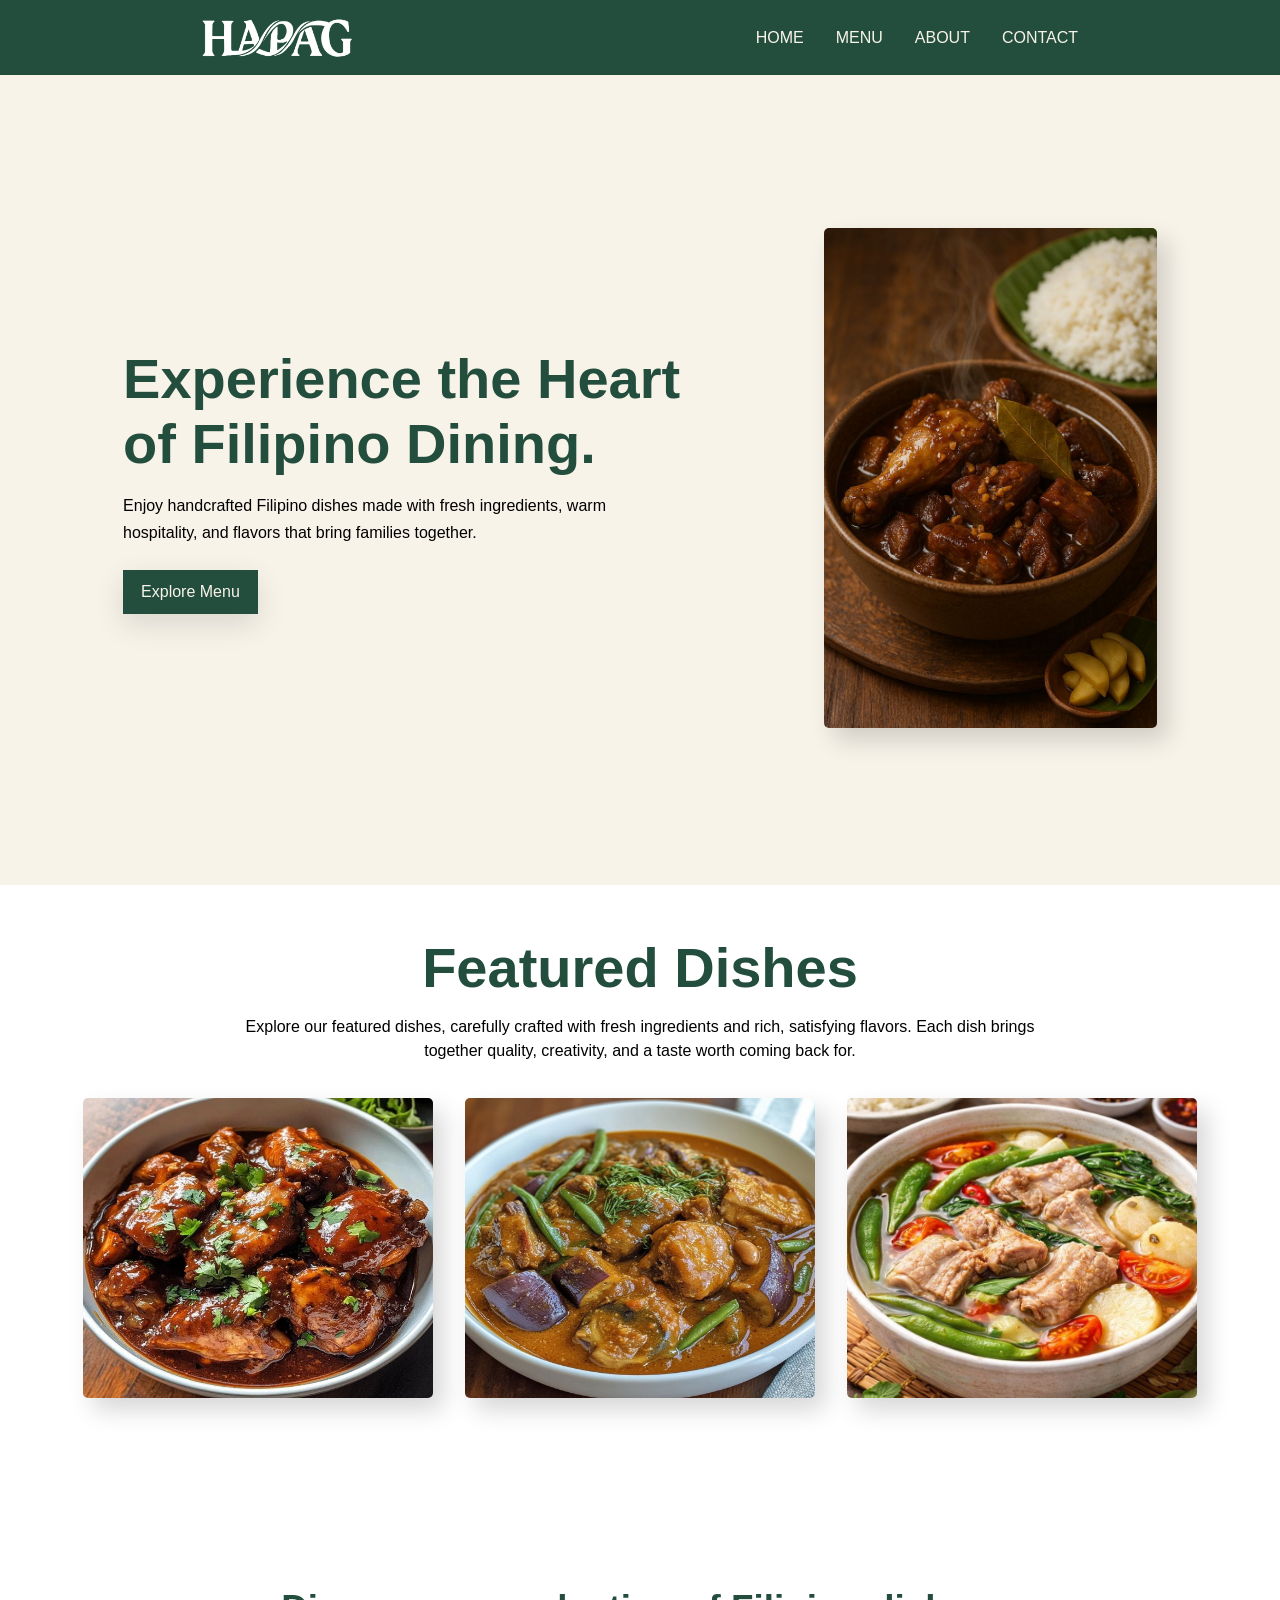
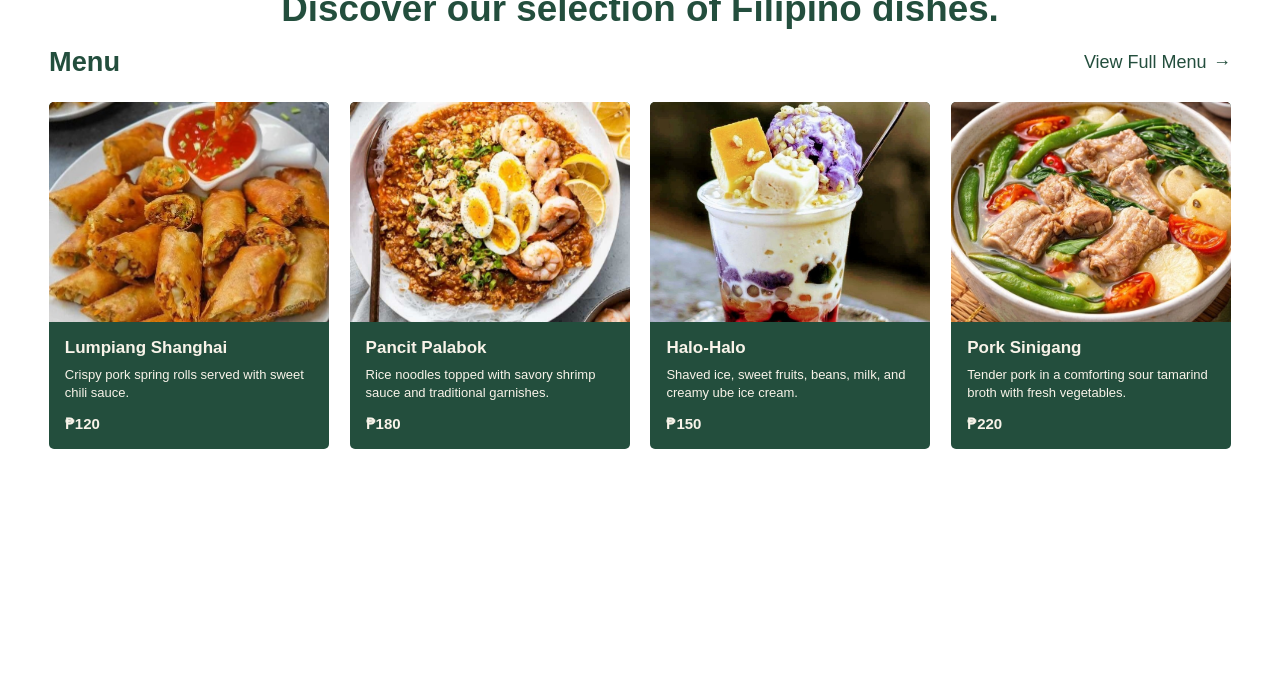
==== index.html @ edb7cd56 "Make the Menu section but no responsiveness yet." ====
<!doctype html>
<html lang="en">
  <head>
    <meta charset="UTF-8" />
    <meta name="viewport" content="width=device-width, initial-scale=1.0" />
    <link rel="icon" type="image/x-icon" href="/assets/favicon.png" />
    <link rel="stylesheet" href="/css/styles.css" />
    <title>HAPAG</title>
  </head>
  <body>
    <header>
      <img src="/assets/hapag-logo.png" class="logo" alt="Hapag_Logo" />
      <nav>
        <ul>
          <li><a href="index.html">HOME</a></li>
          <li><a href="#menu">MENU</a></li>
          <li><a href="#">ABOUT</a></li>
          <li><a href="#">CONTACT</a></li>
        </ul>
      </nav>
      <button class="menu-toggle" id="menu-toggle">☰</button>
    </header>
    <main>
      <!-- Hero section -->
      <section id="hero">
        <div class="hero-left">
          <h1 class="hero-headline">
            Experience the Heart of Filipino Dining.
          </h1>
          <p class="hero-paragraph">
            Enjoy handcrafted Filipino dishes made with fresh ingredients, warm
            hospitality, and flavors that bring families together.
          </p>
          <a href="#menu" class="hero-cta">Explore Menu</a>
        </div>
        <div class="hero-right">
          <img src="/assets/hero-image.jpg" alt="Hero Image - Adobo" />
        </div>
      </section>

      <!-- Featured Dishes -->
      <section id="featured-dishes">
        <div class="featured-top">
          <h2 class="featured-title">Featured Dishes</h2>
          <p class="featured-paragraph">
            Explore our featured dishes, carefully crafted with fresh
            ingredients and rich, satisfying flavors. Each dish brings together
            quality, creativity, and a taste worth coming back for.
          </p>
        </div>

        <div class="featured-bottom">
          <!-- Featured 1 -->
          <div class="featured-img">
            <img src="/assets/menu/main/adobo.jpg" alt="Adobo" />
          </div>
          <div class="featured-img">
            <img src="/assets/menu/main/kare-kare.jpg" alt="Adobo" />
          </div>
          <!-- Featured 2 -->
          <div class="featured-img">
            <img
              src="/assets/menu/main/pork-sinigang.jpg"
              alt="Pork Sinigang"
            />
          </div>
        </div>
      </section>

      <!-- Menu Section -->
      <section id="menu">
        <h2 class="menu-headline">
          Discover our selection of Filipino dishes.
        </h2>

        <div class="menu-header">
          <p class="menu-label">Menu</p>
          <a href="/pages/menu.html" class="menu-link"
            >View Full Menu<span class="arrow">→</span></a
          >
        </div>

        <div class="menu-cards">
          <article class="menu-card">
            <img
              src="/assets/menu/appetizers/shanghai.jpg"
              alt="Lumpiang Shanghai"
            />
            <div class="menu-info">
              <p class="dish-title">Lumpiang Shanghai</p>
              <p class="dish-description">
                Crispy pork spring rolls served with sweet chili sauce.
              </p>
              <span class="menu-price">₱120</span>
            </div>
          </article>

          <article class="menu-card">
            <img
              src="/assets/menu/noodles/pancit-palabok.jpg"
              alt="Pancit Palabok"
            />
            <div class="menu-info">
              <p class="dish-title">Pancit Palabok</p>
              <p class="dish-description">
                Rice noodles topped with savory shrimp sauce and traditional
                garnishes.
              </p>
              <span class="menu-price">₱180</span>
            </div>
          </article>

          <article class="menu-card">
            <img src="/assets/menu/desserts/halo-halo.jpg" alt="Halo-halo" />
            <div class="menu-info">
              <p class="dish-title">Halo-Halo</p>
              <p class="dish-description">
                Shaved ice, sweet fruits, beans, milk, and creamy ube ice cream.
              </p>
              <span class="menu-price">₱150</span>
            </div>
          </article>

          <article class="menu-card">
            <img
              src="/assets/menu/main/pork-sinigang.jpg"
              alt="Pork Sinigang"
            />
            <div class="menu-info">
              <p class="dish-title">Pork Sinigang</p>
              <p class="dish-description">
                Tender pork in a comforting sour tamarind broth with fresh
                vegetables.
              </p>
              <span class="menu-price">₱220</span>
            </div>
          </article>
        </div>
      </section>
    </main>
    <script src="/js/script.js"></script>
  </body>
</html>
---- css/styles.css ----
:root {
  --space-sm: clamp(1.25rem, 2vw, 1.75rem);
  --space-md: clamp(2rem, 4vw, 3.25rem);
  --space-lg: clamp(3rem, 6vw, 5rem);
}

* {
  margin: 0;
  padding: 0;
  font-family: Arial, Helvetica, sans-serif;
}

body {
  background-color: white;
}

header {
  background-color: #234e3d;
  display: flex;
  justify-content: space-around;
  height: 75px;
  align-items: center;
  position: sticky;
  top: 0;
  z-index: 1000;
}

nav {
  max-width: 1200px;
}

.logo {
  width: 150px;
  height: 40px;
}

nav ul {
  display: flex;
  gap: 2rem;
  list-style: none;
}

nav ul li a {
  color: #f8f3e9;
  text-decoration: none;
}

/* Hero Section */
#hero {
  background-color: #f8f3e9;
  display: flex;
  justify-content: space-around;
  height: 90vh;
  align-items: center;
  padding: 0 var(--space-lg);
  gap: 3rem;
}

.hero-headline {
  font-size: 3.5em;
  max-width: 35rem;
  margin-bottom: 1rem;
  color: #234e3d;
}

.hero-paragraph {
  max-width: 35rem;
  margin-bottom: 1.5rem;
  line-height: 1.7rem;
}

.hero-cta {
  display: inline-block;
  text-decoration: none;
  background-color: #234e3d;
  color: #f8f3e9;
  padding: 13px 18px;
  box-shadow: 0 10px 30px rgba(0, 0, 0, 0.12);
  transition: all 0.25s ease;
}

.menu-toggle {
  display: none;
  width: 40px;
  height: 40px;
  background: none;
  border: none;
  color: #f8f3e9;
  font-size: 1.8rem;
  cursor: pointer;
}

.hero-cta:hover {
  transform: translateY(-2px);
}

.hero-right img {
  width: auto;
  height: 500px;
  border-radius: 5px;
  box-shadow: 10px 12px 25px rgba(0, 0, 0, 0.16);
}

/* Smaller desktop / tablet */
@media (max-width: 1024px) {
  #hero {
    height: calc(100vh - 75px);
    padding: 0 var(--space-md);
    gap: 2rem;
  }

  .hero-headline {
    font-size: 2.5rem;
    max-width: 27rem;
  }

  .hero-paragraph {
    max-width: 20rem;
    font-size: 1rem;
  }

  .hero-right img {
    height: 450px;
  }
}

/* Small tablet */
@media (max-width: 780px) {
  #hero {
    height: calc(100vh - 75px);
    padding: 0 var(--space-sm);
    gap: 1.5rem;
  }

  .hero-headline {
    font-size: 2.3rem;
    max-width: 25rem;
  }

  .hero-paragraph {
    font-size: 1rem;
    line-height: 1.5;
    max-width: 25rem;
  }

  .hero-right img {
    height: 400px;
  }
}

/* Mobile */
@media (max-width: 650px) {
  header {
    display: flex;
    justify-content: space-between;
    padding: 0 30px;
  }

  nav {
    display: block;
    position: fixed;
    top: 75px;
    left: 0;
    width: 230px;
    height: calc(100vh - 75px);
    background-color: #234e3d;
    transform: translateX(-100%);
    transition: transform 0.3s ease;
    max-width: none;
  }

  nav ul {
    display: flex;
    flex-direction: column;
    gap: 16px;
    padding: 25px 0;
    margin: 0;
    font-size: 1rem;
  }

  nav ul li {
    width: 100%;
    text-align: center;
  }

  nav ul li a {
    display: inline-block;
    padding: 15px 15px;
    color: #f8f3e9;
    text-decoration: none;
    letter-spacing: 2px;
    border-bottom: 1px solid #cfcece;
  }

  nav.active {
    transform: translateX(0);
  }

  .menu-toggle {
    display: block;
  }

  .logo {
    width: auto;
    height: 30px;
  }

  #hero {
    flex-direction: column;
    justify-content: center;
    height: auto;
    height: 80vh;
    padding: 3.75rem var(--space-sm);
    gap: 40px;
    text-align: center;
  }

  .hero-headline {
    font-size: 2.3rem;
    max-width: 100%;
  }

  .hero-paragraph {
    max-width: 100%;
    line-height: 1.6;
  }

  .hero-right img {
    display: none;
  }
}

/* Featured Dishes Section */
#featured-dishes {
  padding: 50px 0;
}

.featured-top {
  text-align: center;
  justify-content: center;
  align-items: center;
  margin: 0 auto;
}

.featured-title {
  font-size: 3.5rem;
  color: #234e3d;
}

.featured-paragraph {
  max-width: 800px;
  text-align: center;
  margin: 0 auto;
  line-height: 1.5rem;
  padding: 15px 0;
}

.featured-bottom {
  display: flex;
  justify-content: center;
  gap: 2rem;
  padding: 15px 0;
}

.featured-img {
  width: 350px;
  height: 300px;
  text-align: center;
  font-size: 25px;
  font-weight: 500;
  padding: 5px 0;
}

.featured-img img {
  border-radius: 5px;
  width: 100%;
  height: 100%;
  box-shadow: 10px 12px 25px rgba(0, 0, 0, 0.16);
}

/* Smaller desktop / tablet */
@media (max-width: 1024px) {
  .featured-title {
    font-size: 3rem;
  }
  .featured-paragraph {
    font-size: 1rem;
    max-width: 700px;
  }
  .featured-bottom {
    gap: 0.5rem;
  }
  .featured-img {
    width: 250px;
    height: 230px;
  }
}

/* Small tablet */
@media (max-width: 780px) {
  .featured-title {
    font-size: 2.5rem;
  }
  .featured-paragraph {
    font-size: 0.8rem;
    max-width: 450px;
    line-height: 1.2rem;
    padding: 10px 0;
  }
  .featured-bottom {
    gap: 0.5rem;
  }
  .featured-img {
    width: 200px;
    height: 180px;
  }
}

/* Mobile */
@media (max-width: 650px) {
  .featured-title {
    font-size: 2rem;
  }
  .featured-paragraph {
    font-size: 10px;
    line-height: 15px;
    max-width: 300px;
  }
  .featured-bottom {
    display: flex;
    justify-content: center;
    align-items: center;
    margin: 0 auto;
  }

  .featured-img:nth-child(3) {
    display: none;
  }

  .featured-img {
    width: 150px;
    height: 130px;
    gap: 2px;
  }

  .featured-img img {
    width: 100%;
    height: 100%;
    margin: 0 auto;
    object-fit: cover;
    display: block;
    background: none;
  }
}

/* Menu Section */
#menu {
  min-height: 80vh;
  padding: clamp(3rem, 6vw, 4.5rem) 0 clamp(1.5rem, 3vw, 2rem);
}

.menu-headline {
  text-align: center;
  margin-top: 3rem;
  margin-bottom: 1rem;
  font-size: 2.3rem;
  color: #234e3d;
}

.menu-header {
  color: #234e3d;
  display: flex;
  justify-content: space-between;
  align-items: center;
  max-width: 1182px;
  margin: 0 auto 1.5rem;
}

.menu-label {
  color: #234e3d;
  text-align: left;
  font-size: 1.7rem;
  font-weight: 550;
  margin: 0;
}

.menu-link {
  text-decoration: none;
  color: #234e3d;
  font-weight: 540;
  font-size: 18px;
  display: flex;
  align-items: center;
  gap: 0.4rem;
}
.menu-link .arrow {
  display: inline-block;
  transition: transform 0.2s ease;
}

.menu-link:hover .arrow {
  transform: translateX(4px);
}

.menu-cards {
  display: flex;
  justify-content: center;
  gap: 1.3rem;
}

.menu-card {
  width: 280px;
  background-color: #234e3d;
  overflow: hidden;
  border-radius: 5px;
}

.menu-card img {
  width: 100%;
  height: 220px;
  object-fit: cover;
  display: block;
}

.menu-info {
  padding: 1rem;
  color: #f8f3e9;
}

.dish-title {
  font-size: 17px;
  font-weight: 550;
  margin-bottom: 0.5rem;
}

.dish-description {
  font-size: 13px;
  line-height: 18px;
  margin-bottom: 0.8rem;
}

.menu-price {
  font-size: 15px;
  font-weight: bold;
}
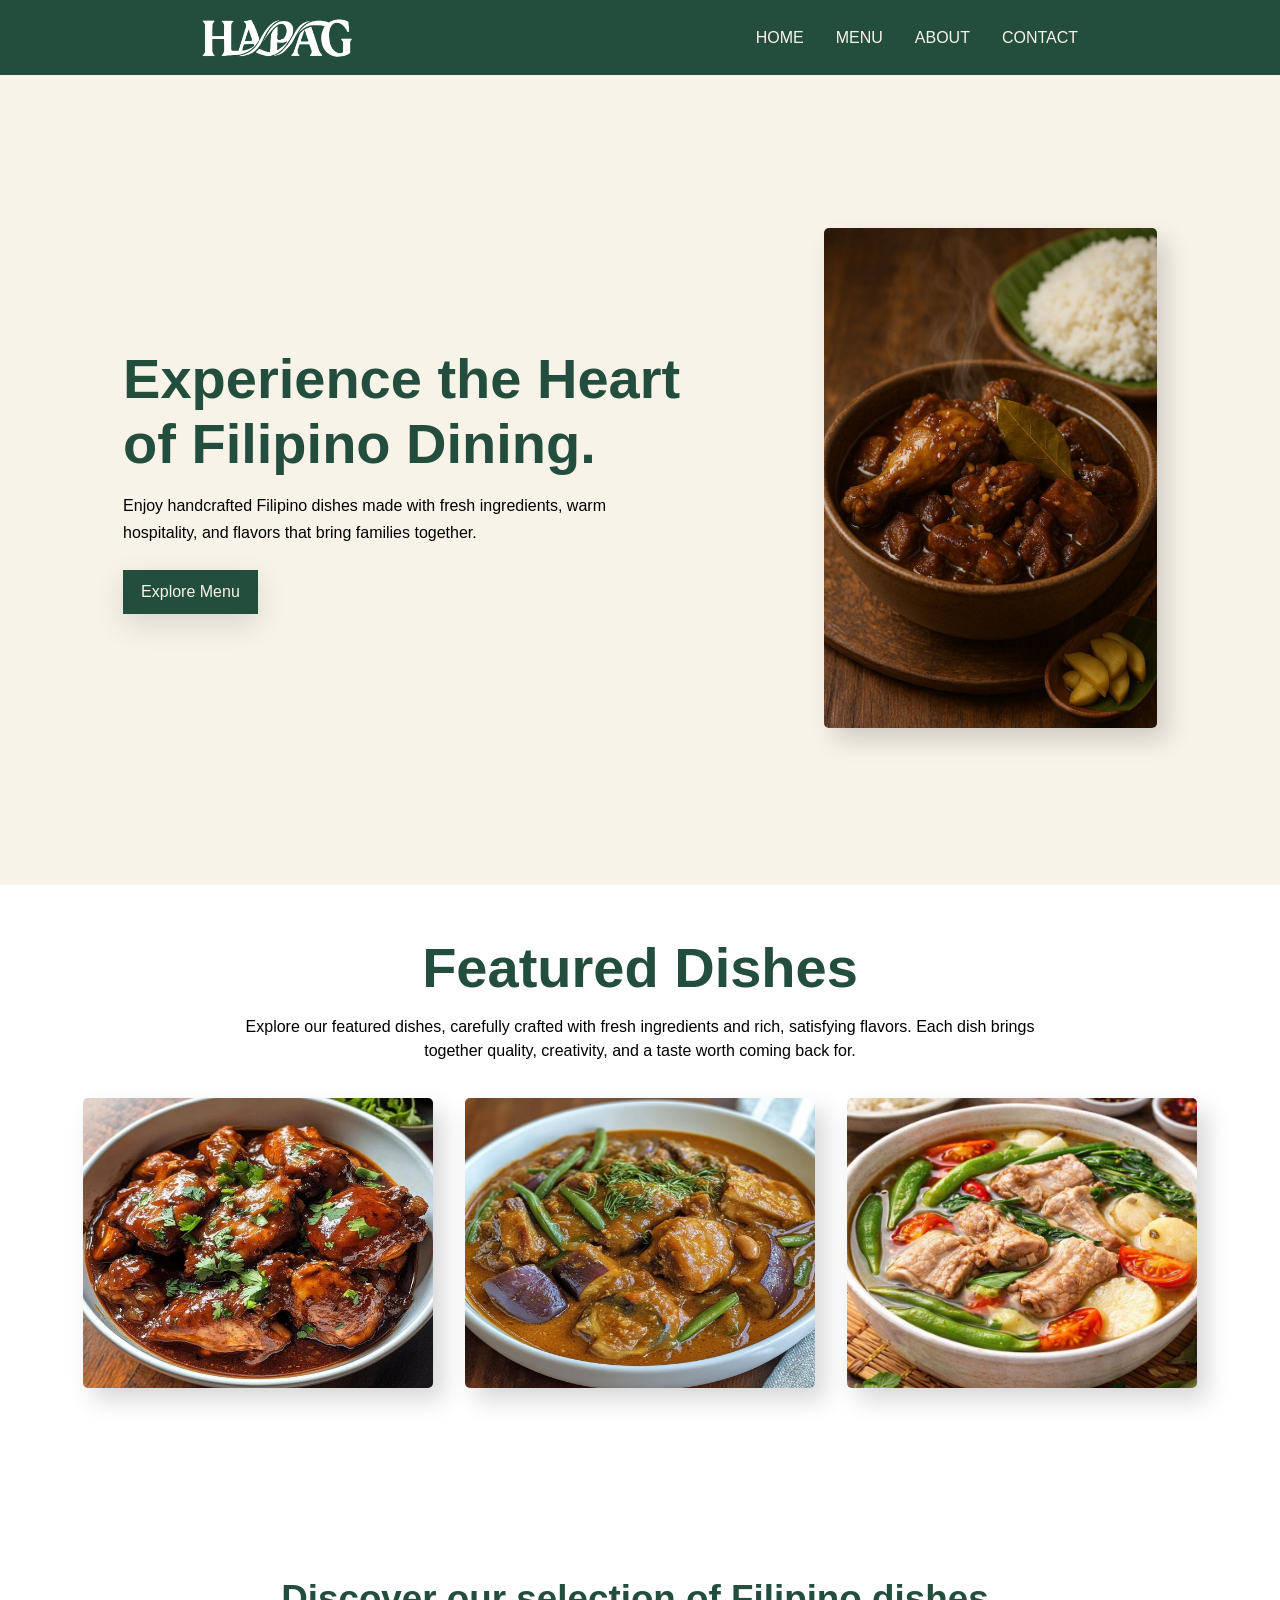
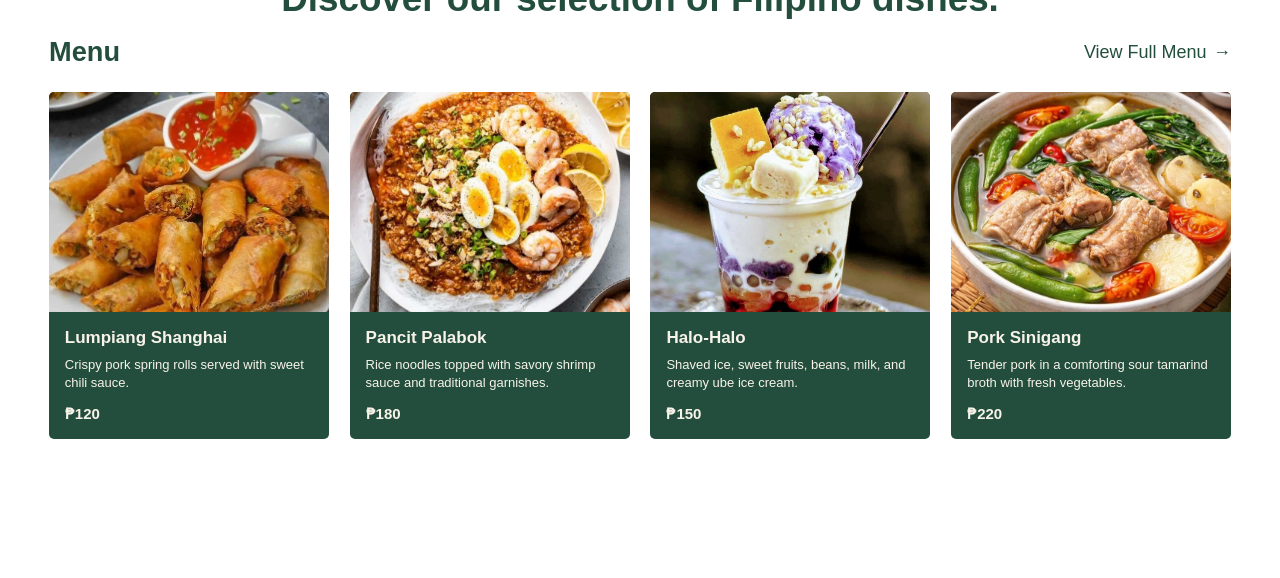
==== commit 0963c4bd: "Make the menu responsive and fix the responsiveness of the navlinks in the mobile." ====
--- a/index.html
+++ b/index.html
@@ -12,7 +12,7 @@
       <img src="/assets/hapag-logo.png" class="logo" alt="Hapag_Logo" />
       <nav>
         <ul>
-          <li><a href="index.html">HOME</a></li>
+          <li><a href="#hero">HOME</a></li>
           <li><a href="#menu">MENU</a></li>
           <li><a href="#">ABOUT</a></li>
           <li><a href="#">CONTACT</a></li>
--- a/css/styles.css
+++ b/css/styles.css
@@ -8,6 +8,7 @@
   margin: 0;
   padding: 0;
   font-family: Arial, Helvetica, sans-serif;
+  box-sizing: border-box;
 }
 
 body {
@@ -161,39 +162,58 @@
     position: fixed;
     top: 75px;
     left: 0;
-    width: 230px;
-    height: calc(100vh - 75px);
+    width: 100%;
+    height: auto;
+    max-height: calc(100vh - 75px);
     background-color: #234e3d;
-    transform: translateX(-100%);
-    transition: transform 0.3s ease;
+    overflow-y: auto;
+    transform: translateY(-10px);
+    opacity: 0;
+    visibility: hidden;
+    pointer-events: none;
+    transition:
+      transform 0.3s ease,
+      opacity 0.3s ease,
+      visibility 0.3s;
     max-width: none;
   }
 
   nav ul {
     display: flex;
     flex-direction: column;
-    gap: 16px;
-    padding: 25px 0;
+    gap: 8px;
+    padding: 20px 16px;
     margin: 0;
     font-size: 1rem;
   }
 
   nav ul li {
     width: 100%;
-    text-align: center;
+    text-align: left;
   }
 
   nav ul li a {
-    display: inline-block;
-    padding: 15px 15px;
+    display: block;
+    width: 100%;
+    padding: 15px 18px;
     color: #f8f3e9;
     text-decoration: none;
     letter-spacing: 2px;
-    border-bottom: 1px solid #cfcece;
+    border-radius: 10px;
+    transition: background-color 0.2s ease;
+  }
+
+  nav ul li a:hover,
+  nav ul li a:focus,
+  nav ul li a.active {
+    background-color: rgba(248, 243, 233, 0.12);
   }
 
   nav.active {
-    transform: translateX(0);
+    transform: translateY(0);
+    opacity: 1;
+    visibility: visible;
+    pointer-events: auto;
   }
 
   .menu-toggle {
@@ -404,6 +424,7 @@
 
 .menu-cards {
   display: flex;
+  flex-wrap: wrap;
   justify-content: center;
   gap: 1.3rem;
 }
@@ -413,6 +434,14 @@
   background-color: #234e3d;
   overflow: hidden;
   border-radius: 5px;
+  transition:
+    transform 0.25s ease,
+    box-shadow 0.25s ease;
+}
+
+.menu-card:hover {
+  transform: translateY(-5px);
+  box-shadow: 0 10px 25px rgba(0, 0, 0, 0.15);
 }
 
 .menu-card img {
@@ -443,3 +472,75 @@
   font-size: 15px;
   font-weight: bold;
 }
+
+/* Smaller desktop / tablet */
+@media (max-width: 1024px) {
+  .menu-card {
+    width: 200px;
+    height: 370px;
+  }
+}
+
+/* Small tablet */
+@media (max-width: 780px) {
+  .menu-header {
+    padding: 0 1rem;
+  }
+
+  .menu-cards {
+    gap: 1rem;
+    padding: 0 1rem;
+  }
+
+  .menu-card {
+    width: calc(50% - 0.5rem);
+    height: auto;
+  }
+
+  .menu-card img {
+    height: 180px;
+  }
+}
+
+/* Mobile */
+@media (max-width: 650px) {
+  #menu {
+    padding: clamp(2rem, 8vw, 3rem) 0 clamp(1rem, 4vw, 1.5rem);
+  }
+
+  .menu-headline {
+    font-size: 1.6rem;
+    margin-top: 1.5rem;
+    padding: 0 1rem;
+  }
+
+  .menu-header {
+    flex-direction: row;
+    flex-wrap: wrap;
+    gap: 0.5rem;
+  }
+
+  .menu-label {
+    font-size: 1.4rem;
+  }
+
+  .menu-link {
+    font-size: 15px;
+  }
+
+  .menu-cards {
+    flex-direction: column;
+    align-items: center;
+    padding: 0 1rem;
+  }
+
+  .menu-card {
+    width: 100%;
+    max-width: 340px;
+    height: auto;
+  }
+
+  .menu-card img {
+    height: 200px;
+  }
+}
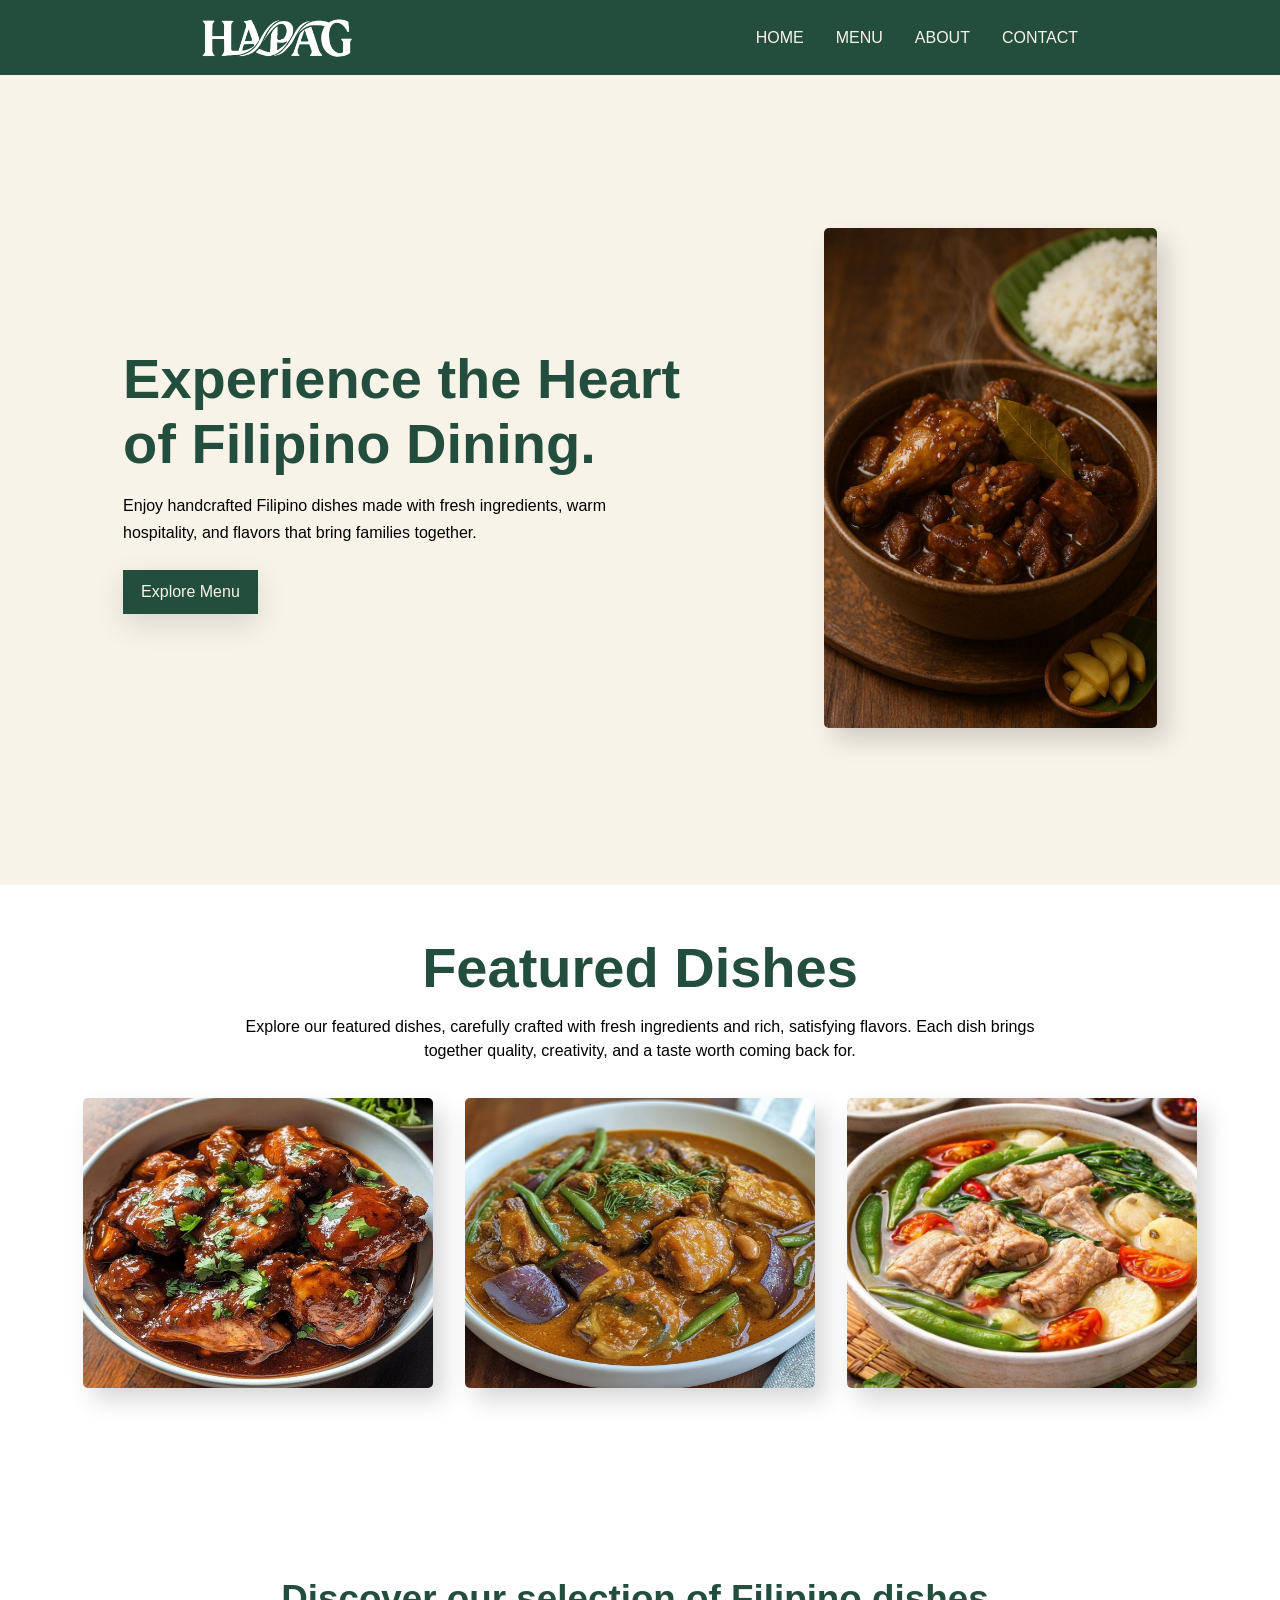
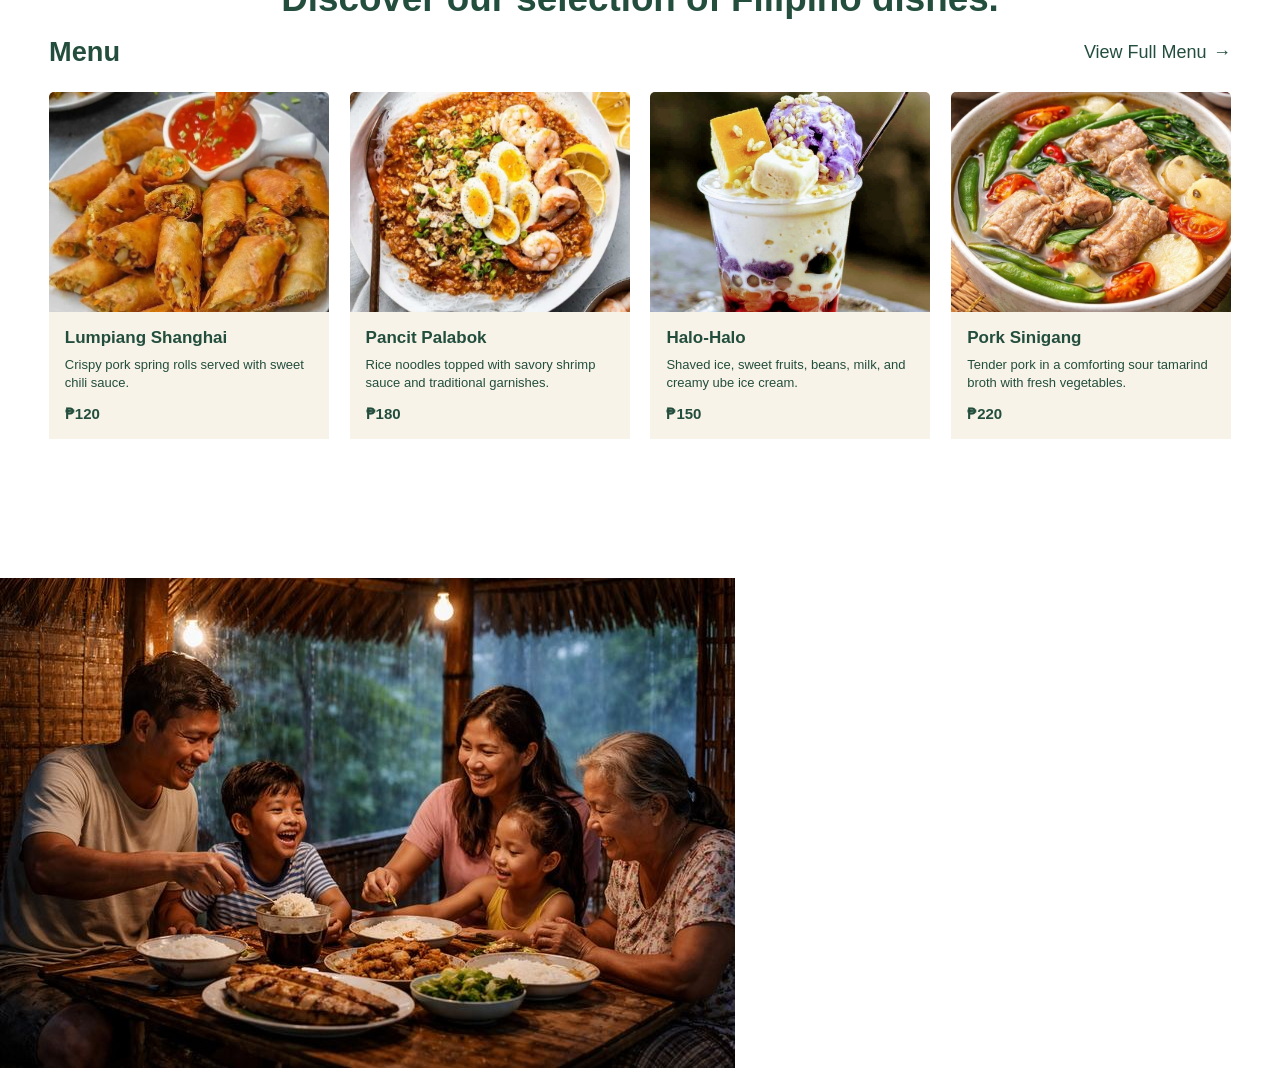
==== commit 9015c427: "Apply the border radius on menu-card only at top left and right" ====
--- a/index.html
+++ b/index.html
@@ -137,6 +137,13 @@
           </article>
         </div>
       </section>
+
+      <!-- About Section -->
+      <section id="about">
+        <div class="about-image">
+          <img src="/assets/about-image.jpg" alt="Family Eating Together" />
+        </div>
+      </section>
     </main>
     <script src="/js/script.js"></script>
   </body>
--- a/css/styles.css
+++ b/css/styles.css
@@ -10,7 +10,9 @@
   font-family: Arial, Helvetica, sans-serif;
   box-sizing: border-box;
 }
-
+html {
+  scroll-padding-top: 75px;
+}
 body {
   background-color: white;
 }
@@ -165,7 +167,7 @@
     width: 100%;
     height: auto;
     max-height: calc(100vh - 75px);
-    background-color: #234e3d;
+    background-color: #1c4434;
     overflow-y: auto;
     transform: translateY(-10px);
     opacity: 0;
@@ -229,7 +231,7 @@
     flex-direction: column;
     justify-content: center;
     height: auto;
-    height: 80vh;
+    height: 90vh;
     padding: 3.75rem var(--space-sm);
     gap: 40px;
     text-align: center;
@@ -303,13 +305,16 @@
   .featured-title {
     font-size: 3rem;
   }
+
   .featured-paragraph {
     font-size: 1rem;
     max-width: 700px;
   }
+
   .featured-bottom {
     gap: 0.5rem;
   }
+
   .featured-img {
     width: 250px;
     height: 230px;
@@ -341,11 +346,13 @@
   .featured-title {
     font-size: 2rem;
   }
+
   .featured-paragraph {
-    font-size: 10px;
+    font-size: 12px;
     line-height: 15px;
     max-width: 300px;
   }
+
   .featured-bottom {
     display: flex;
     justify-content: center;
@@ -431,9 +438,10 @@
 
 .menu-card {
   width: 280px;
-  background-color: #234e3d;
+  background-color: #f8f3e9;
   overflow: hidden;
-  border-radius: 5px;
+  border-top-left-radius: 5px;
+  border-top-right-radius: 5px;
   transition:
     transform 0.25s ease,
     box-shadow 0.25s ease;
@@ -453,7 +461,7 @@
 
 .menu-info {
   padding: 1rem;
-  color: #f8f3e9;
+  color: #234e3d;
 }
 
 .dish-title {
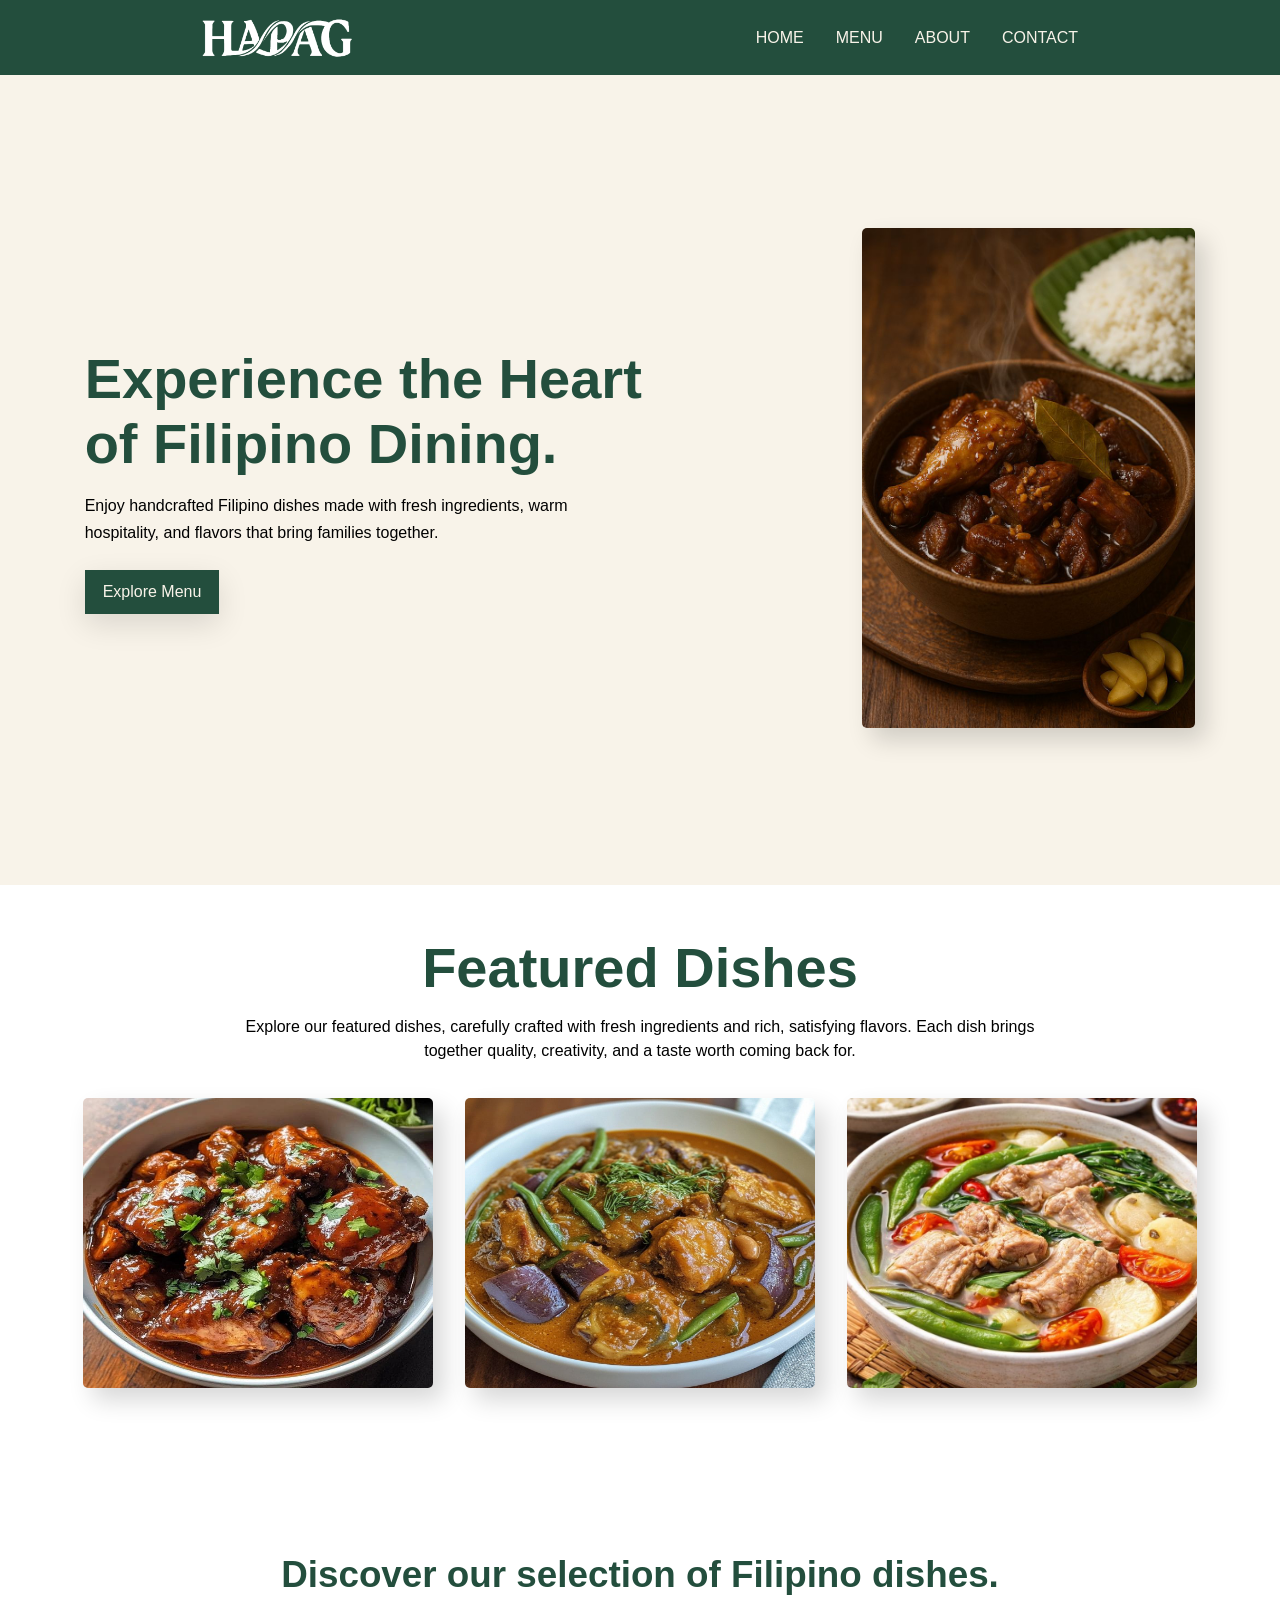
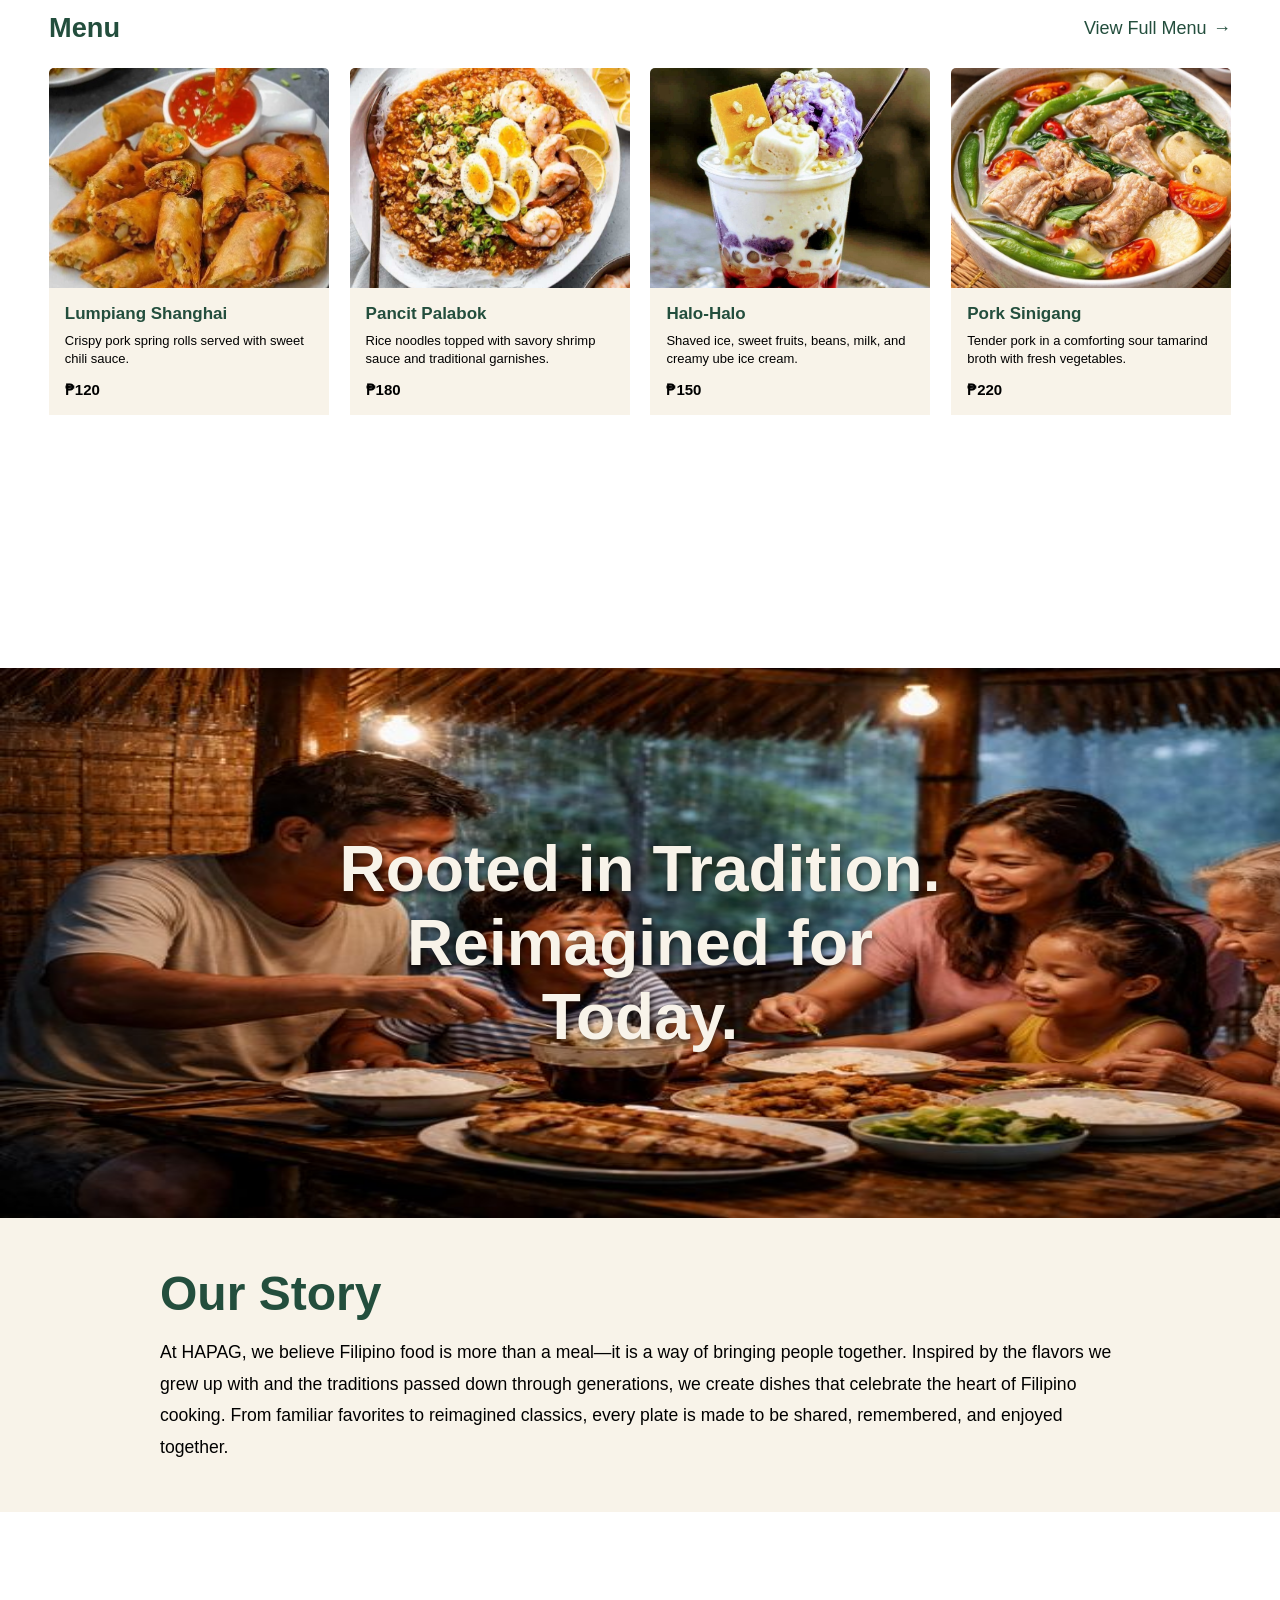
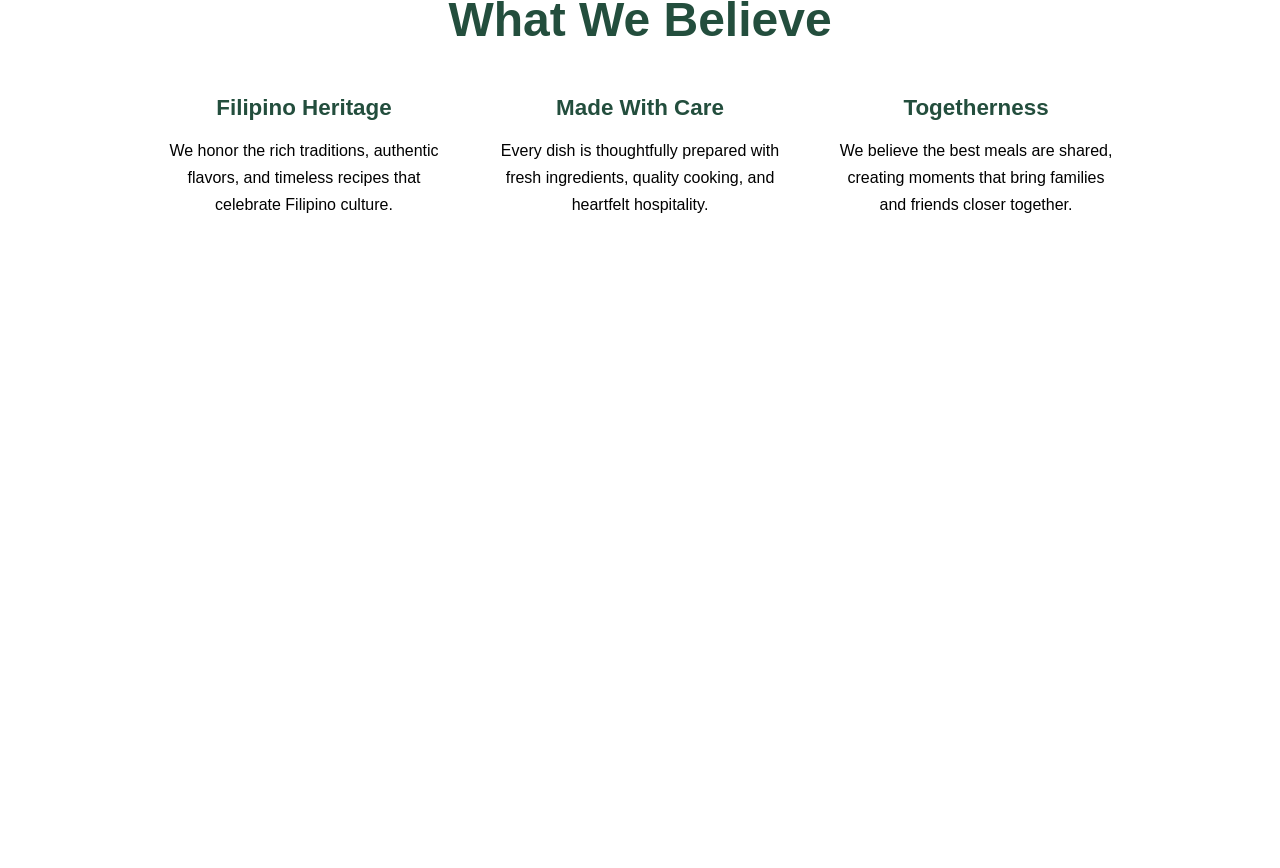
==== commit c0bc75ca: "fix the menu respnsieness and created the about section" ====
--- a/index.html
+++ b/index.html
@@ -14,7 +14,7 @@
         <ul>
           <li><a href="#hero">HOME</a></li>
           <li><a href="#menu">MENU</a></li>
-          <li><a href="#">ABOUT</a></li>
+          <li><a href="#about">ABOUT</a></li>
           <li><a href="#">CONTACT</a></li>
         </ul>
       </nav>
@@ -140,8 +140,61 @@
 
       <!-- About Section -->
       <section id="about">
-        <div class="about-image">
+        <!-- About Header -->
+        <div class="about-header">
           <img src="/assets/about-image.jpg" alt="Family Eating Together" />
+
+          <div class="about-hero">
+            <h2 class="about-header">
+              Rooted in Tradition. Reimagined for Today.
+            </h2>
+          </div>
+        </div>
+
+        <div class="about-content">
+          <!-- Our Story -->
+          <div class="about-story">
+            <h2 class="about-story-title">Our Story</h2>
+            <p class="about-story-paragraph">
+              At HAPAG, we believe Filipino food is more than a meal—it is a way
+              of bringing people together. Inspired by the flavors we grew up
+              with and the traditions passed down through generations, we create
+              dishes that celebrate the heart of Filipino cooking. From familiar
+              favorites to reimagined classics, every plate is made to be
+              shared, remembered, and enjoyed together.
+            </p>
+          </div>
+
+          <!-- What We Believe -->
+          <div class="about-beliefs">
+            <h2 class="about-beliefs-title">What We Believe</h2>
+
+            <div class="belief-cards">
+              <div class="belief-card">
+                <h3>Filipino Heritage</h3>
+                <p>
+                  We honor the rich traditions, authentic flavors, and timeless
+                  recipes that celebrate Filipino culture.
+                </p>
+              </div>
+
+              <div class="belief-card">
+                <h3>Made With Care</h3>
+                <p>
+                  Every dish is thoughtfully prepared with fresh ingredients,
+                  quality cooking, and heartfelt hospitality.
+                </p>
+              </div>
+
+              <div class="belief-card">
+                <h3>Togetherness</h3>
+                <p>
+                  We believe the best meals are shared, creating moments that
+                  bring families and friends closer together.
+                </p>
+              </div>
+            </div>
+          </div>
         </div>
       </section>
     </main>
--- a/css/styles.css
+++ b/css/styles.css
@@ -1,9 +1,3 @@
-:root {
-  --space-sm: clamp(1.25rem, 2vw, 1.75rem);
-  --space-md: clamp(2rem, 4vw, 3.25rem);
-  --space-lg: clamp(3rem, 6vw, 5rem);
-}
-
 * {
   margin: 0;
   padding: 0;
@@ -382,8 +376,8 @@
 
 /* Menu Section */
 #menu {
-  min-height: 80vh;
-  padding: clamp(3rem, 6vw, 4.5rem) 0 clamp(1.5rem, 3vw, 2rem);
+  height: 90vh;
+  padding: 3rem 0;
 }
 
 .menu-headline {
@@ -461,13 +455,14 @@
 
 .menu-info {
   padding: 1rem;
-  color: #234e3d;
+  color: black;
 }
 
 .dish-title {
   font-size: 17px;
   font-weight: 550;
   margin-bottom: 0.5rem;
+  color: #234e3d;
 }
 
 .dish-description {
@@ -513,7 +508,8 @@
 /* Mobile */
 @media (max-width: 650px) {
   #menu {
-    padding: clamp(2rem, 8vw, 3rem) 0 clamp(1rem, 4vw, 1.5rem);
+    height: auto;
+    padding: 2rem 0;
   }
 
   .menu-headline {
@@ -552,3 +548,97 @@
     height: 200px;
   }
 }
+
+/* About Section */
+#about {
+  height: 200vh;
+}
+
+.about-header {
+  position: relative;
+}
+
+.about-header img {
+  display: block;
+  width: 1521px;
+  height: 550px;
+}
+
+.about-hero {
+  position: absolute;
+  top: 50%;
+  left: 50%;
+  transform: translate(-50%, -50%);
+  color: #f8f3e9;
+  text-align: center;
+}
+
+.about-header {
+  font-size: 4rem;
+  text-shadow: 2px 3px 7px rgba(0, 0, 0, 0.6);
+}
+
+/* About Content */
+.about-content {
+  background-color: white;
+}
+
+/* About Story */
+.about-story {
+  background-color: #f8f3e9;
+  width: 100%;
+  padding: 3rem 10rem;
+  text-align: left;
+}
+
+.about-story-title {
+  max-width: 1000px;
+  margin: 0 auto 1rem;
+  color: #234e3d;
+  font-size: 3rem;
+}
+
+.about-story-paragraph {
+  max-width: 1000px;
+  margin: 0 auto;
+  font-size: 1.1rem;
+  line-height: 1.8;
+}
+
+/* What We Believe */
+.about-beliefs {
+  background-color: white;
+  padding: 5rem 10rem;
+  text-align: center;
+}
+
+.about-beliefs-title {
+  color: #234e3d;
+  font-size: 3rem;
+  margin-bottom: 3rem;
+}
+
+.belief-cards {
+  max-width: 1000px;
+  margin: 0 auto;
+  display: flex;
+  justify-content: center;
+  gap: 3rem;
+}
+
+.belief-card {
+  flex: 1;
+  max-width: 300px;
+}
+
+.belief-card h3 {
+  color: #234e3d;
+  font-size: 1.4rem;
+  margin-bottom: 1rem;
+}
+
+.belief-card p {
+  font-size: 1rem;
+  line-height: 1.7;
+  margin: 0;
+}
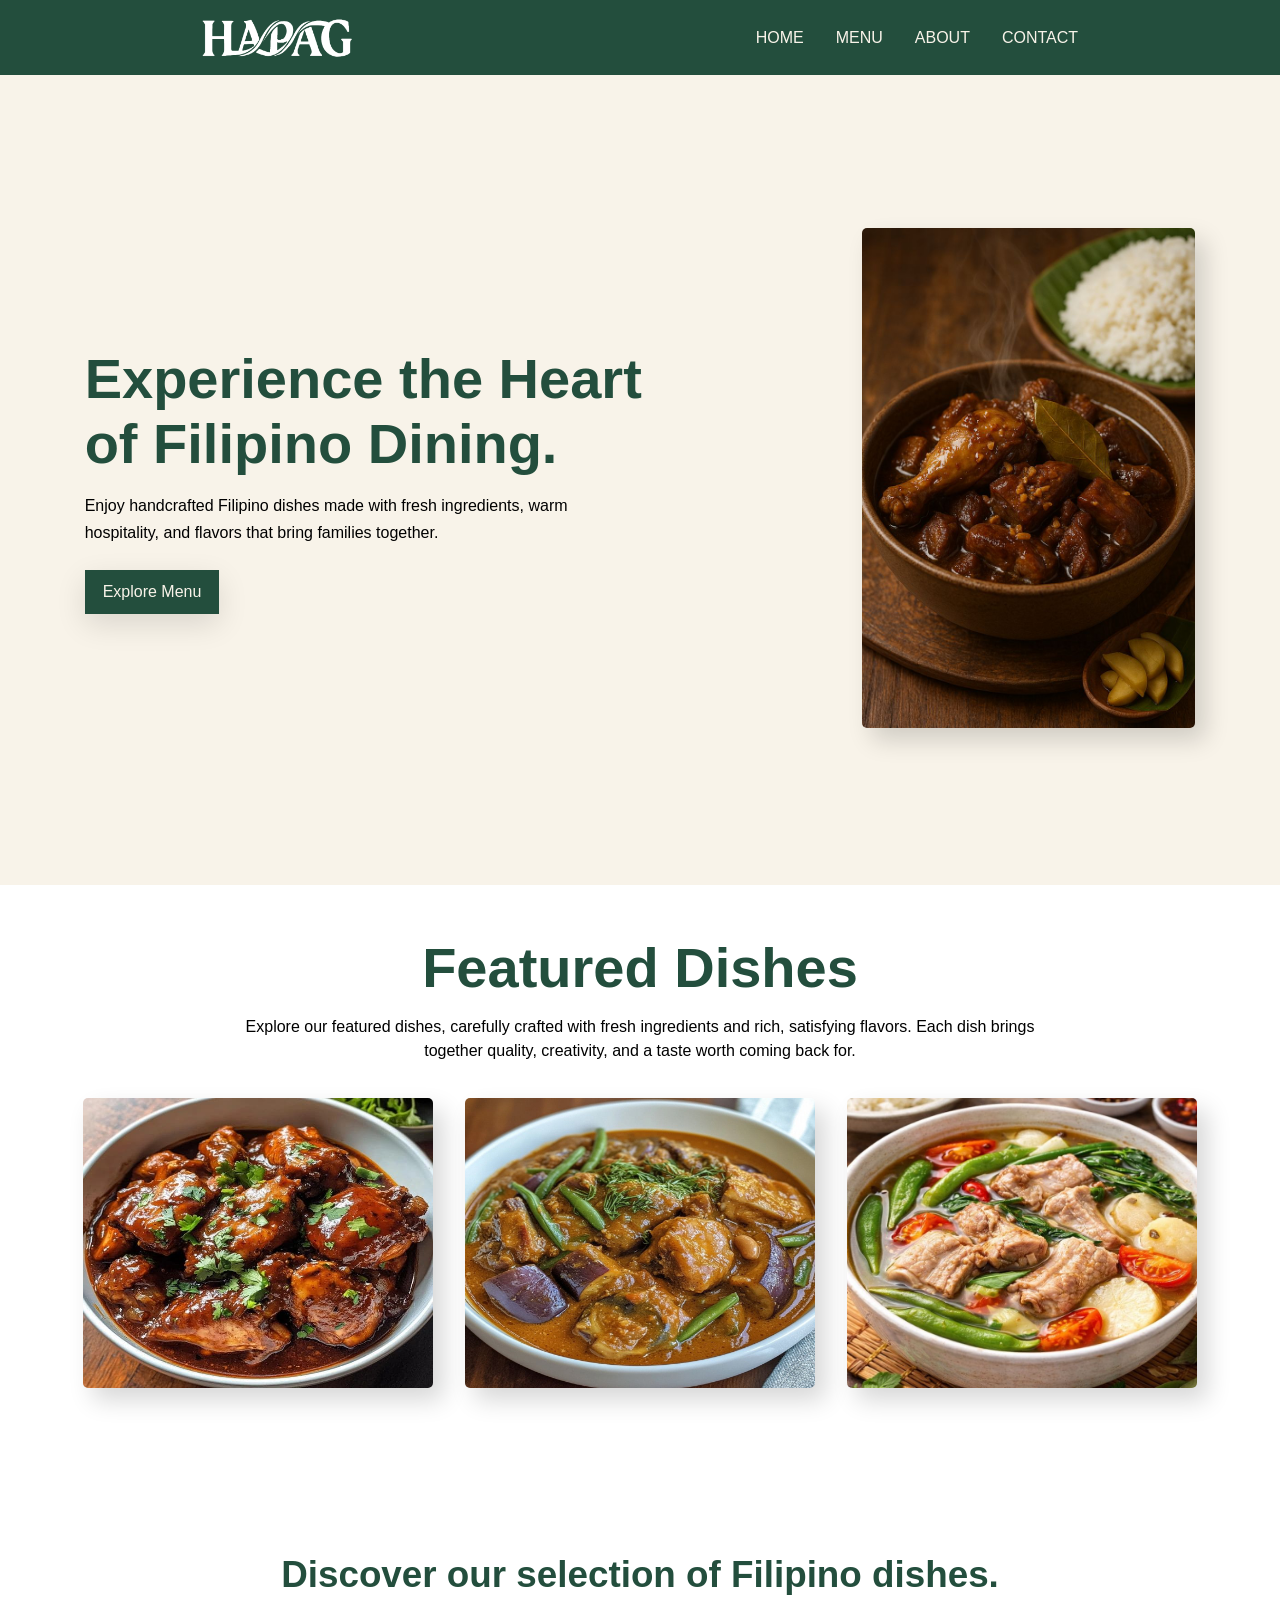
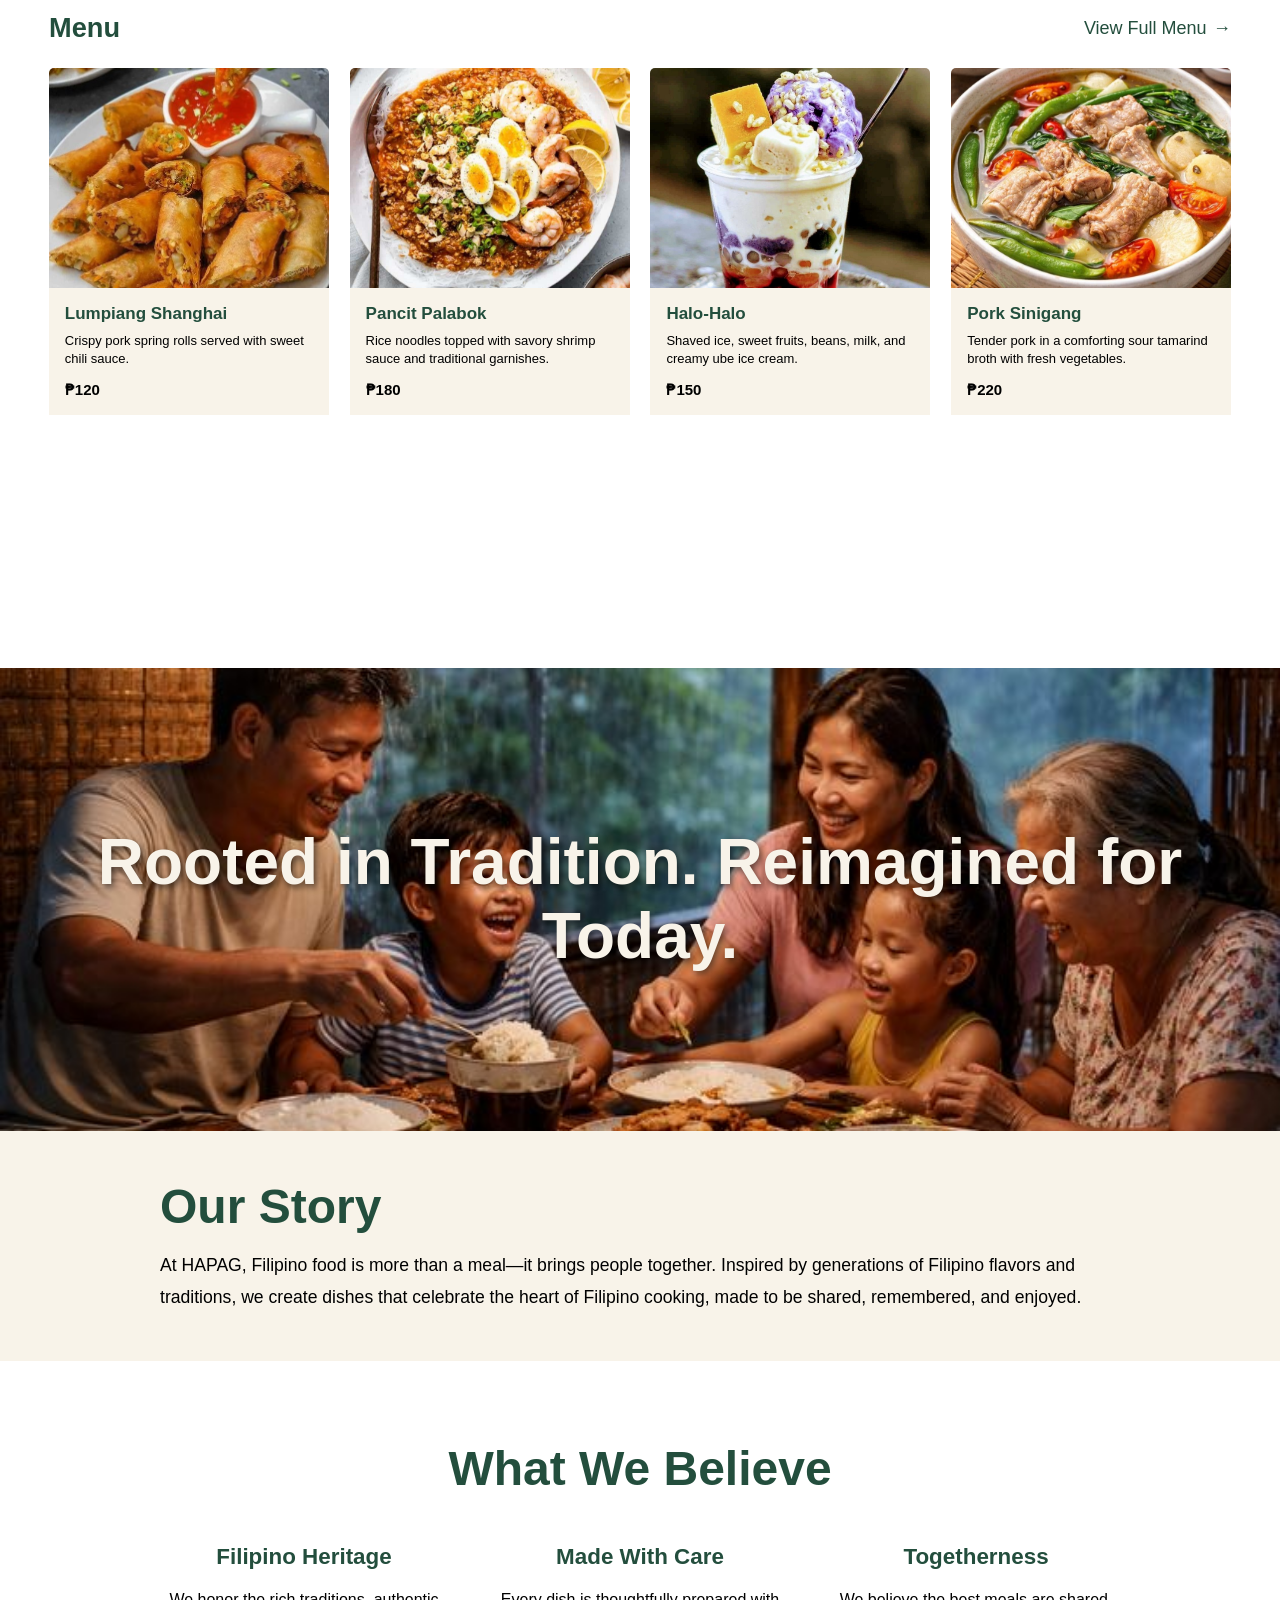
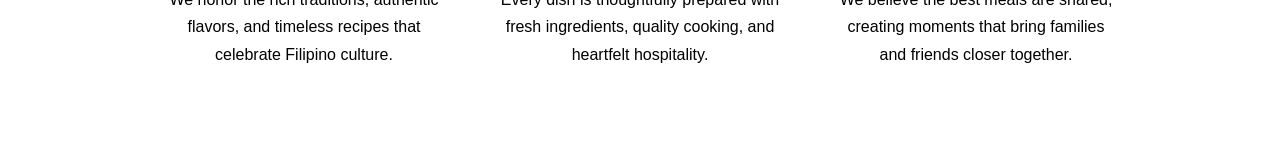
==== commit 3595d0ef: "add responsiveness to the About Section" ====
--- a/index.html
+++ b/index.html
@@ -145,7 +145,7 @@
           <img src="/assets/about-image.jpg" alt="Family Eating Together" />
 
           <div class="about-hero">
-            <h2 class="about-header">
+            <h2 class="about-hero-title">
               Rooted in Tradition. Reimagined for Today.
             </h2>
           </div>
@@ -156,12 +156,10 @@
           <div class="about-story">
             <h2 class="about-story-title">Our Story</h2>
             <p class="about-story-paragraph">
-              At HAPAG, we believe Filipino food is more than a meal—it is a way
-              of bringing people together. Inspired by the flavors we grew up
-              with and the traditions passed down through generations, we create
-              dishes that celebrate the heart of Filipino cooking. From familiar
-              favorites to reimagined classics, every plate is made to be
-              shared, remembered, and enjoyed together.
+              At HAPAG, Filipino food is more than a meal—it brings people
+              together. Inspired by generations of Filipino flavors and
+              traditions, we create dishes that celebrate the heart of Filipino
+              cooking, made to be shared, remembered, and enjoyed.
             </p>
           </div>
 
--- a/css/styles.css
+++ b/css/styles.css
@@ -550,18 +550,16 @@
 }
 
 /* About Section */
-#about {
-  height: 200vh;
-}
-
 .about-header {
   position: relative;
 }
 
 .about-header img {
   display: block;
-  width: 1521px;
-  height: 550px;
+  width: 100%;
+  height: auto;
+  aspect-ratio: 1521 / 550;
+  object-fit: cover;
 }
 
 .about-hero {
@@ -571,11 +569,14 @@
   transform: translate(-50%, -50%);
   color: #f8f3e9;
   text-align: center;
-}
-
-.about-header {
+  width: 90%;
+}
+
+.about-hero-title {
+  position: relative;
   font-size: 4rem;
   text-shadow: 2px 3px 7px rgba(0, 0, 0, 0.6);
+  margin: 0;
 }
 
 /* About Content */
@@ -622,12 +623,14 @@
   max-width: 1000px;
   margin: 0 auto;
   display: flex;
+  flex-wrap: wrap;
   justify-content: center;
   gap: 3rem;
 }
 
 .belief-card {
   flex: 1;
+  min-width: 220px;
   max-width: 300px;
 }
 
@@ -642,3 +645,71 @@
   line-height: 1.7;
   margin: 0;
 }
+
+/* Smaller desktop / tablet */
+@media (max-width: 1024px) {
+  .about-story,
+  .about-beliefs {
+    padding: 3rem 4rem;
+  }
+
+  .about-hero-title {
+    font-size: 3rem;
+  }
+}
+
+/* Small tablet */
+@media (max-width: 780px) {
+  .about-story,
+  .about-beliefs {
+    padding: 2.5rem 2rem;
+  }
+
+  .about-story-title,
+  .about-beliefs-title {
+    font-size: 2.25rem;
+  }
+
+  .belief-cards {
+    gap: 2rem;
+  }
+
+  .belief-card {
+    flex: 1 1 45%;
+    max-width: none;
+  }
+}
+
+/* Mobile */
+@media (max-width: 650px) {
+  .about-story,
+  .about-beliefs {
+    padding: 2rem 1.25rem;
+  }
+
+  .about-story-paragraph {
+    font-size: 13px;
+  }
+
+  .about-story-title,
+  .about-beliefs-title {
+    font-size: 1.75rem;
+  }
+
+  .about-hero-title {
+    font-size: 2rem;
+  }
+
+  .belief-cards {
+    flex-direction: column;
+    gap: 2rem;
+  }
+
+  .belief-card {
+    flex: 1 1 100%;
+    max-width: none;
+  }
+  .belief-card p {
+    font-size: 13px;
+  }
+}
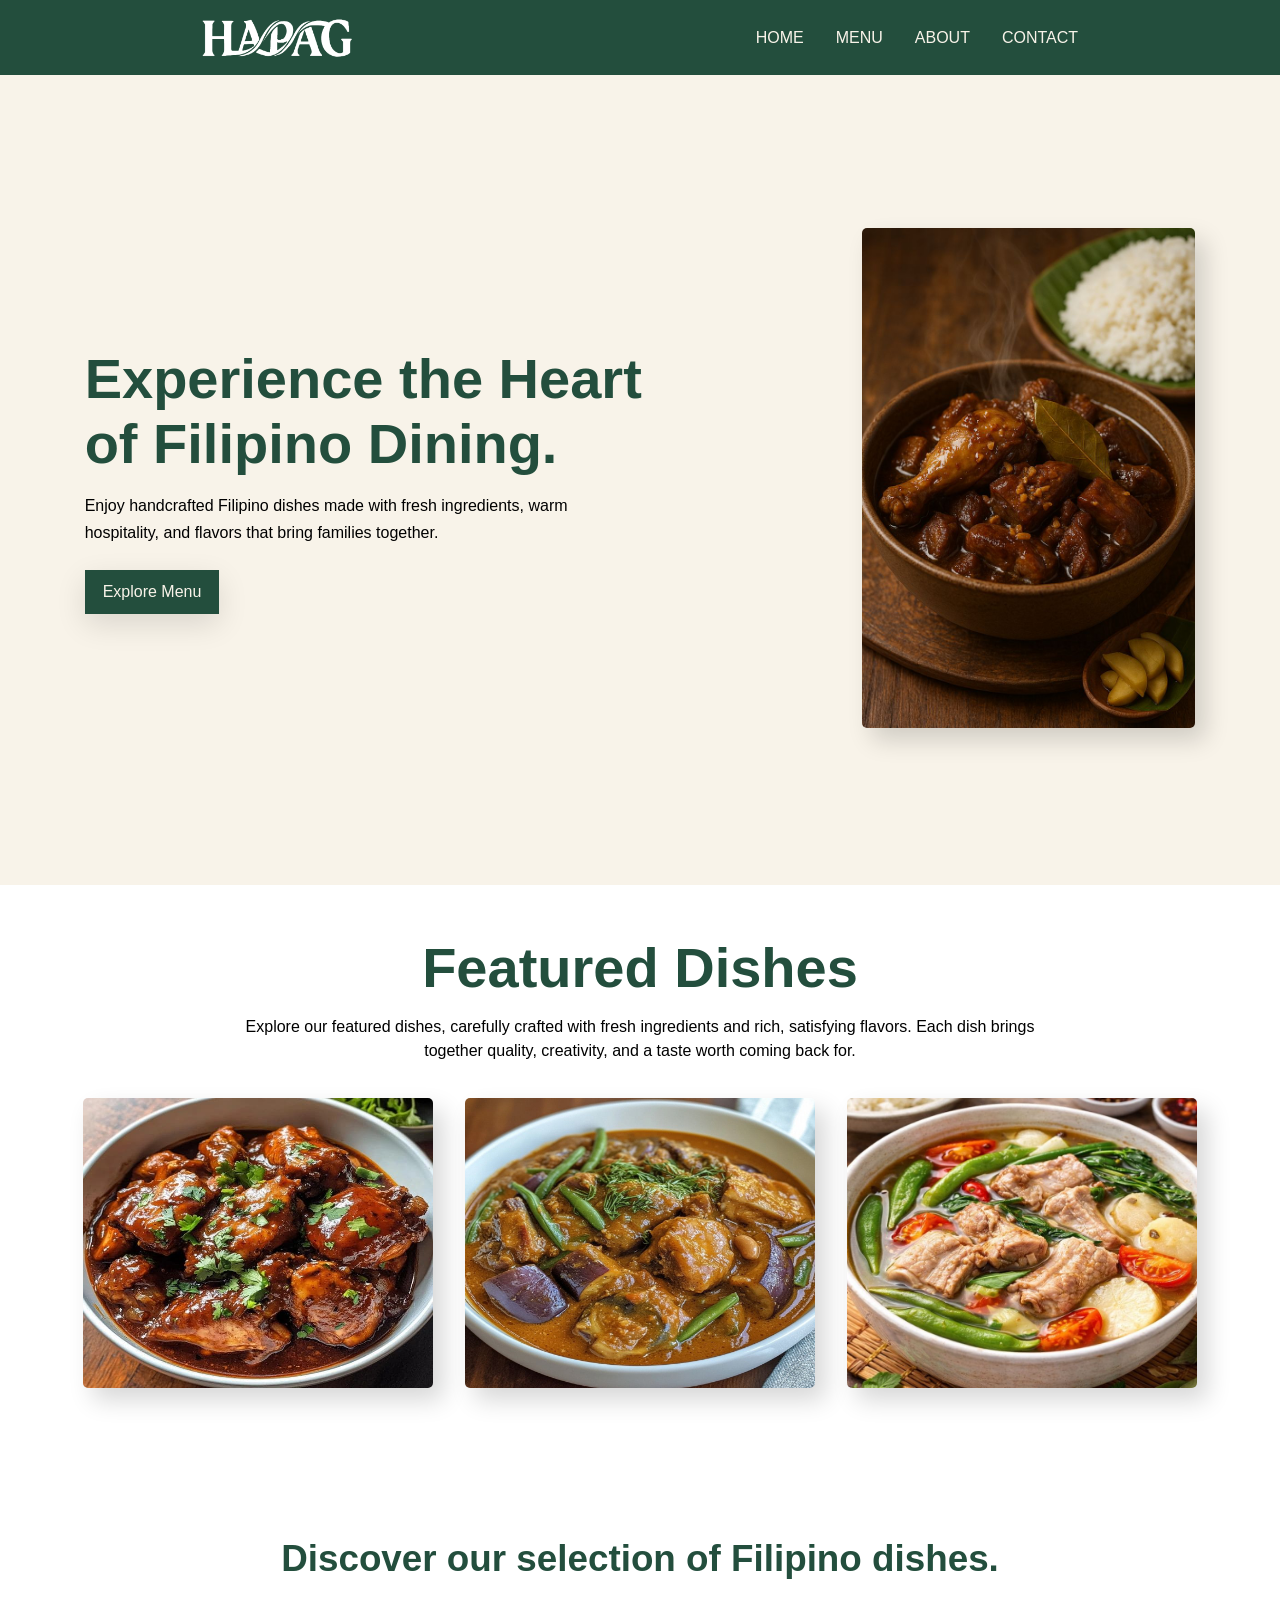
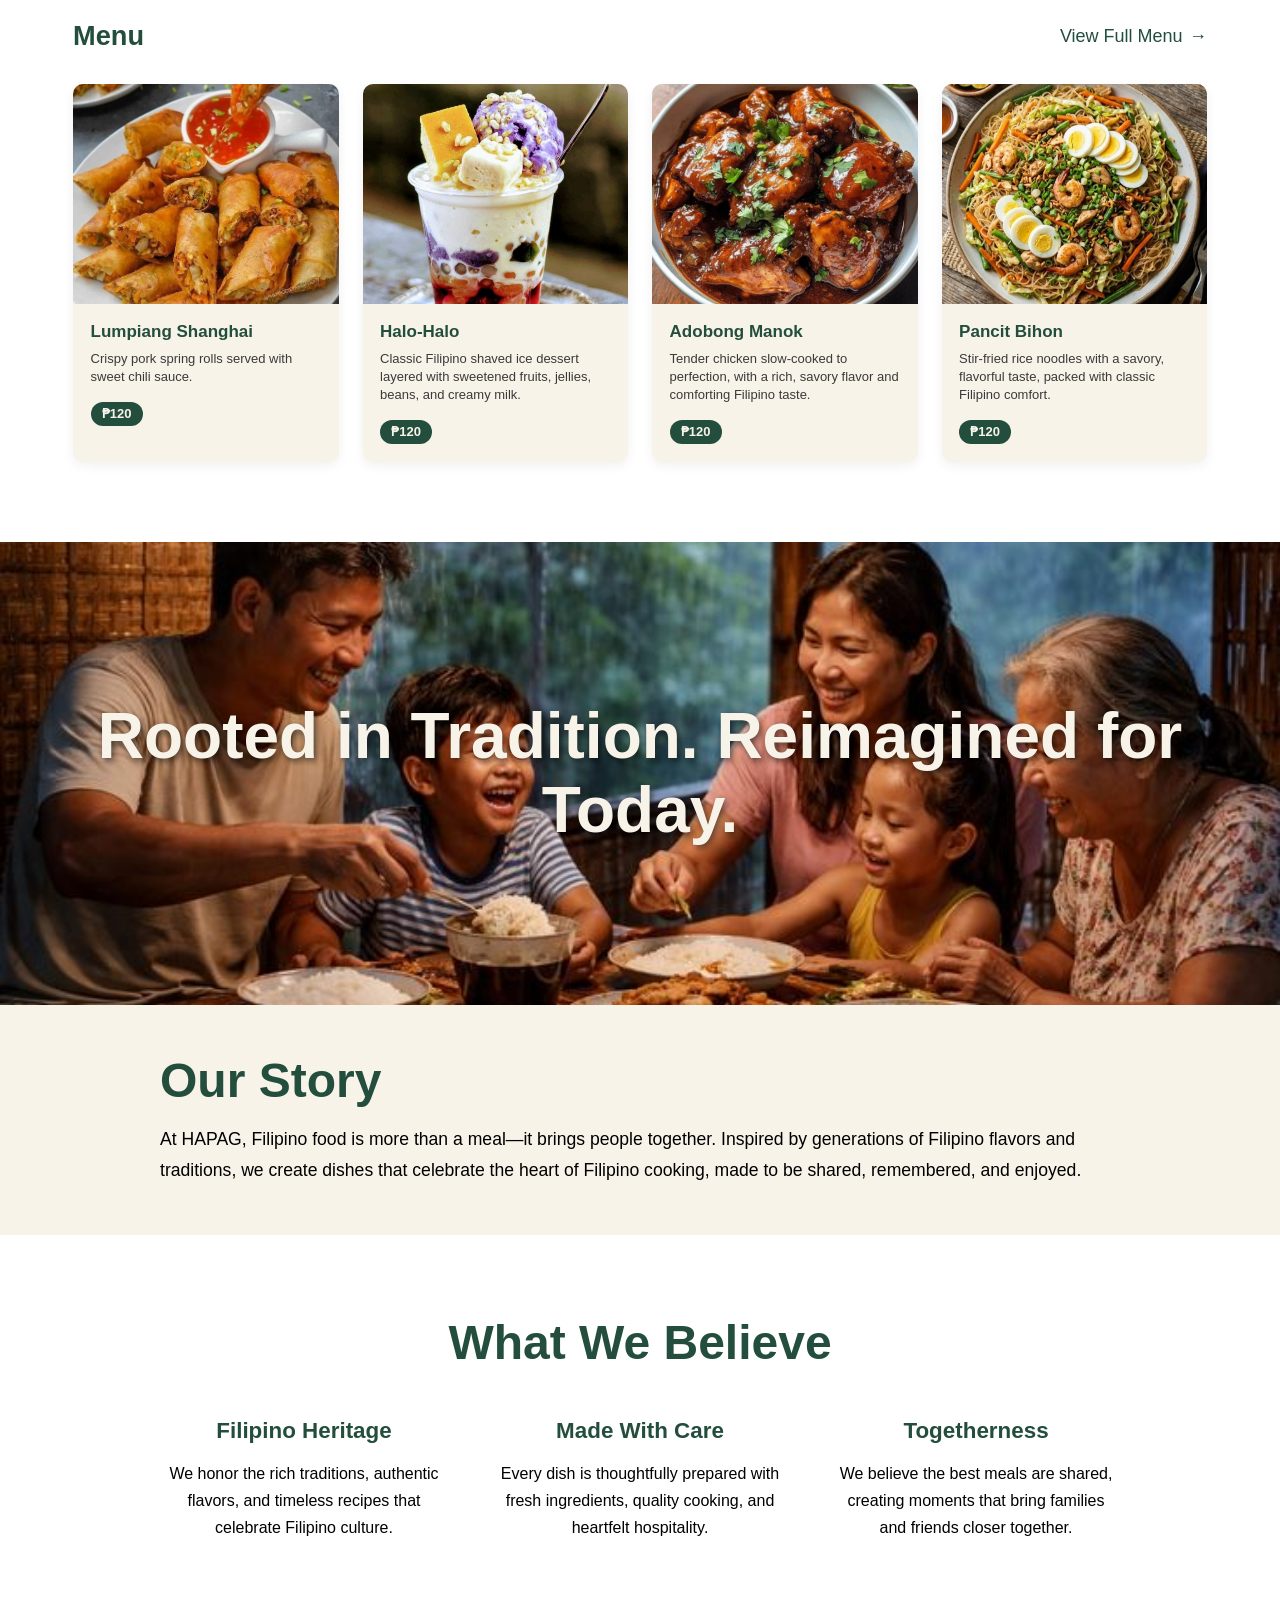
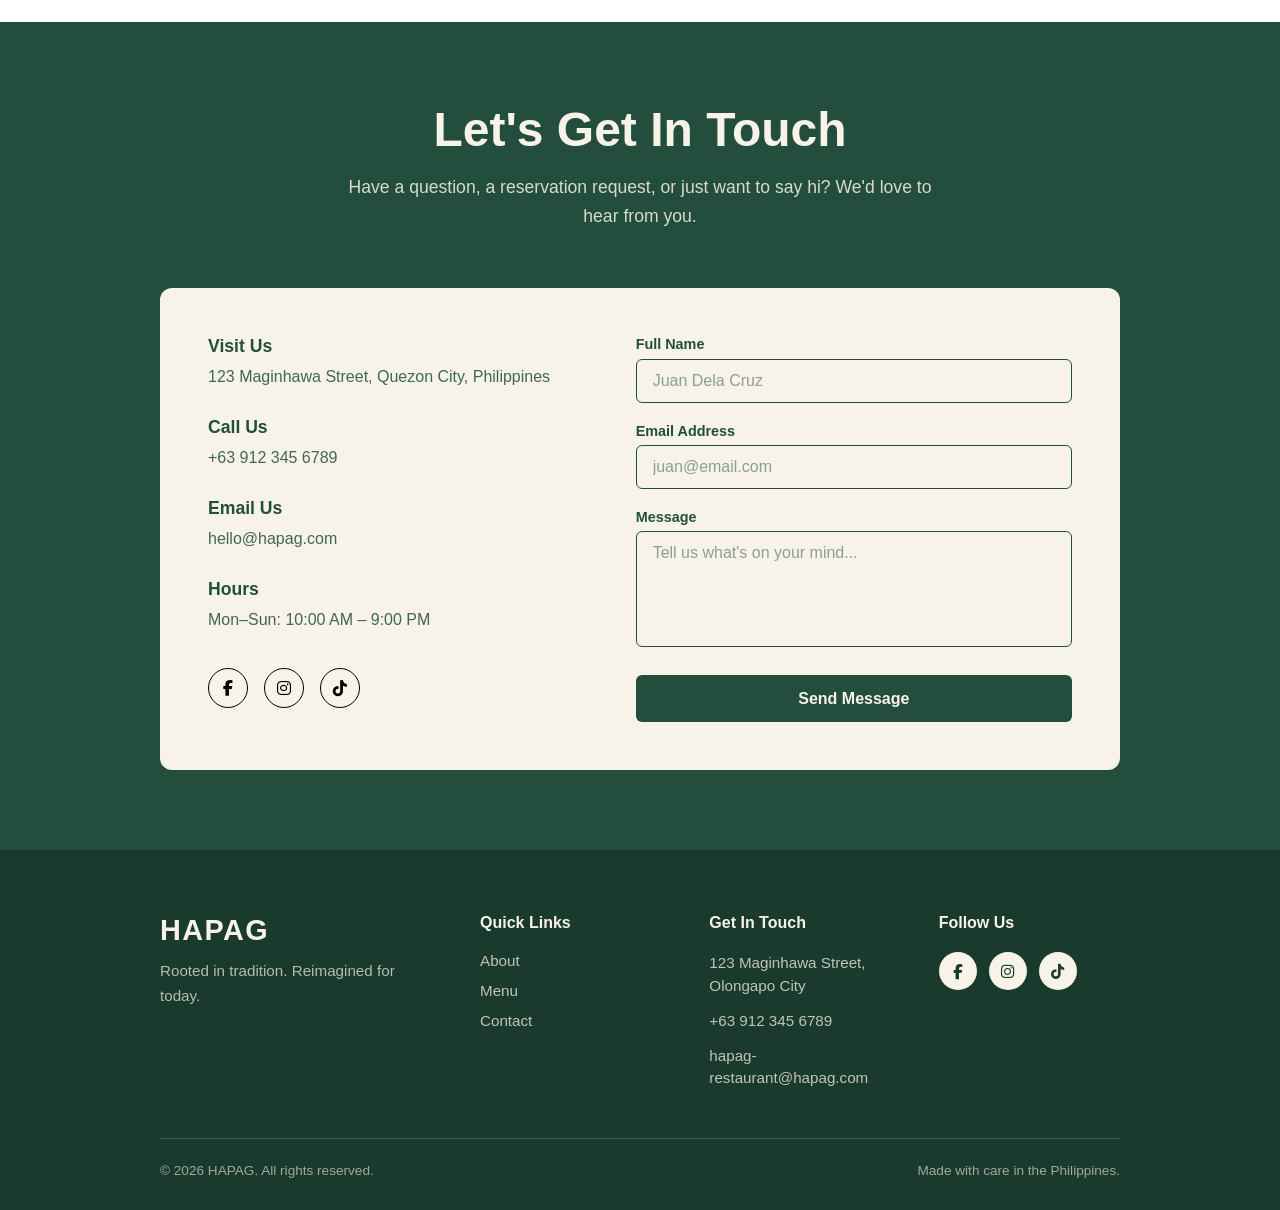
==== commit f457f3a7: "Added a contact section and footer and their responsiveness, also, I improved the menu section on th" ====
--- a/index.html
+++ b/index.html
@@ -4,6 +4,10 @@
     <meta charset="UTF-8" />
     <meta name="viewport" content="width=device-width, initial-scale=1.0" />
     <link rel="icon" type="image/x-icon" href="/assets/favicon.png" />
+    <link
+      rel="stylesheet"
+      href="https://cdnjs.cloudflare.com/ajax/libs/font-awesome/6.5.1/css/all.min.css"
+    />
     <link rel="stylesheet" href="/css/styles.css" />
     <title>HAPAG</title>
   </head>
@@ -15,7 +19,7 @@
           <li><a href="#hero">HOME</a></li>
           <li><a href="#menu">MENU</a></li>
           <li><a href="#about">ABOUT</a></li>
-          <li><a href="#">CONTACT</a></li>
+          <li><a href="#contact">CONTACT</a></li>
         </ul>
       </nav>
       <button class="menu-toggle" id="menu-toggle">☰</button>
@@ -82,10 +86,12 @@
 
         <div class="menu-cards">
           <article class="menu-card">
-            <img
-              src="/assets/menu/appetizers/shanghai.jpg"
-              alt="Lumpiang Shanghai"
-            />
+            <div class="menu-img-wrap">
+              <img
+                src="/assets/menu/appetizers/shanghai.jpg"
+                alt="Lumpiang Shanghai"
+              />
+            </div>
             <div class="menu-info">
               <p class="dish-title">Lumpiang Shanghai</p>
               <p class="dish-description">
@@ -96,43 +102,47 @@
           </article>
 
           <article class="menu-card">
-            <img
-              src="/assets/menu/noodles/pancit-palabok.jpg"
-              alt="Pancit Palabok"
-            />
-            <div class="menu-info">
-              <p class="dish-title">Pancit Palabok</p>
-              <p class="dish-description">
-                Rice noodles topped with savory shrimp sauce and traditional
-                garnishes.
-              </p>
-              <span class="menu-price">₱180</span>
-            </div>
-          </article>
-
-          <article class="menu-card">
-            <img src="/assets/menu/desserts/halo-halo.jpg" alt="Halo-halo" />
+            <div class="menu-img-wrap">
+              <img src="/assets/menu/desserts/halo-halo.jpg" alt="Halo-Halo" />
+            </div>
             <div class="menu-info">
               <p class="dish-title">Halo-Halo</p>
               <p class="dish-description">
-                Shaved ice, sweet fruits, beans, milk, and creamy ube ice cream.
-              </p>
-              <span class="menu-price">₱150</span>
+                Classic Filipino shaved ice dessert layered with sweetened
+                fruits, jellies, beans, and creamy milk.
+              </p>
+              <span class="menu-price">₱120</span>
             </div>
           </article>
 
           <article class="menu-card">
-            <img
-              src="/assets/menu/main/pork-sinigang.jpg"
-              alt="Pork Sinigang"
-            />
+            <div class="menu-img-wrap">
+              <img src="/assets/menu/main/adobo.jpg" alt="Adobong Manok" />
+            </div>
             <div class="menu-info">
-              <p class="dish-title">Pork Sinigang</p>
+              <p class="dish-title">Adobong Manok</p>
               <p class="dish-description">
-                Tender pork in a comforting sour tamarind broth with fresh
-                vegetables.
-              </p>
-              <span class="menu-price">₱220</span>
+                Tender chicken slow-cooked to perfection, with a rich, savory
+                flavor and comforting Filipino taste.
+              </p>
+              <span class="menu-price">₱120</span>
+            </div>
+          </article>
+
+          <article class="menu-card">
+            <div class="menu-img-wrap">
+              <img
+                src="/assets/menu/noodles/pancit-bihon.jpg"
+                alt="Pancit Bihon"
+              />
+            </div>
+            <div class="menu-info">
+              <p class="dish-title">Pancit Bihon</p>
+              <p class="dish-description">
+                Stir-fried rice noodles with a savory, flavorful taste, packed
+                with classic Filipino comfort.
+              </p>
+              <span class="menu-price">₱120</span>
             </div>
           </article>
         </div>
@@ -195,6 +205,152 @@
           </div>
         </div>
       </section>
+      <!-- Contact Section -->
+      <section id="contact">
+        <div class="contact-content">
+          <div class="contact-intro">
+            <h2 class="contact-title">Let's Get In Touch</h2>
+            <p class="contact-subtitle">
+              Have a question, a reservation request, or just want to say hi?
+              We'd love to hear from you.
+            </p>
+          </div>
+
+          <div class="contact-grid">
+            <!-- Contact Info -->
+            <div class="contact-info">
+              <div class="contact-info-item">
+                <h3>Visit Us</h3>
+                <p>123 Maginhawa Street, Quezon City, Philippines</p>
+              </div>
+
+              <div class="contact-info-item">
+                <h3>Call Us</h3>
+                <p>+63 912 345 6789</p>
+              </div>
+
+              <div class="contact-info-item">
+                <h3>Email Us</h3>
+                <p>hello@hapag.com</p>
+              </div>
+
+              <div class="contact-info-item">
+                <h3>Hours</h3>
+                <p>Mon–Sun: 10:00 AM – 9:00 PM</p>
+              </div>
+
+              <div class="contact-socials">
+                <a href="#" aria-label="Facebook"
+                  ><i class="fab fa-facebook-f"></i
+                ></a>
+                <a href="#" aria-label="Instagram"
+                  ><i class="fab fa-instagram"></i
+                ></a>
+                <a href="#" aria-label="TikTok"
+                  ><i class="fab fa-tiktok"></i
+                ></a>
+              </div>
+            </div>
+
+            <!-- Contact Form -->
+            <form
+              class="contact-form"
+              action="https://formspree.io/f/mdendgbz"
+              method="post"
+            >
+              <div class="form-group">
+                <label for="name">Full Name</label>
+                <input
+                  type="text"
+                  id="name"
+                  name="name"
+                  placeholder="Juan Dela Cruz"
+                />
+              </div>
+
+              <div class="form-group">
+                <label for="email">Email Address</label>
+                <input
+                  type="email"
+                  id="email"
+                  name="email"
+                  placeholder="juan@email.com"
+                />
+              </div>
+
+              <div class="form-group">
+                <label for="message">Message</label>
+                <textarea
+                  id="message"
+                  name="message"
+                  rows="5"
+                  placeholder="Tell us what's on your mind..."
+                ></textarea>
+              </div>
+
+              <button type="submit" class="contact-submit">Send Message</button>
+            </form>
+          </div>
+        </div>
+      </section>
+
+      <!-- Footer -->
+      <footer id="footer">
+        <div class="footer-content">
+          <div class="footer-top">
+            <!-- Brand -->
+            <div class="footer-brand">
+              <h2 class="footer-logo">HAPAG</h2>
+              <p class="footer-tagline">
+                Rooted in tradition. Reimagined for today.
+              </p>
+            </div>
+
+            <!-- Quick Links -->
+            <div class="footer-links">
+              <h3>Quick Links</h3>
+              <ul>
+                <li><a href="#about">About</a></li>
+                <li><a href="#menu">Menu</a></li>
+                <li><a href="#contact">Contact</a></li>
+              </ul>
+            </div>
+
+            <!-- Contact Info -->
+            <div class="footer-contact">
+              <h3>Get In Touch</h3>
+              <ul>
+                <li>123 Maginhawa Street, Olongapo City</li>
+                <li>+63 912 345 6789</li>
+                <li>hapag-restaurant@hapag.com</li>
+              </ul>
+            </div>
+
+            <!-- Socials -->
+            <div class="footer-socials">
+              <h3>Follow Us</h3>
+              <div class="footer-socials-icons">
+                <a href="#" aria-label="Facebook"
+                  ><i class="fab fa-facebook-f"></i
+                ></a>
+                <a href="#" aria-label="Instagram"
+                  ><i class="fab fa-instagram"></i
+                ></a>
+                <a href="#" aria-label="TikTok"
+                  ><i class="fab fa-tiktok"></i
+                ></a>
+              </div>
+            </div>
+          </div>
+
+          <div class="footer-divider"></div>
+
+          <div class="footer-bottom">
+            <p>&copy; 2026 HAPAG. All rights reserved.</p>
+            <p>Made with care in the Philippines.</p>
+          </div>
+        </div>
+      </footer>
     </main>
     <script src="/js/script.js"></script>
   </body>
--- a/css/styles.css
+++ b/css/styles.css
@@ -376,14 +376,13 @@
 
 /* Menu Section */
 #menu {
-  height: 90vh;
-  padding: 3rem 0;
+  padding: 5rem 0;
+  background-color: white;
 }
 
 .menu-headline {
   text-align: center;
-  margin-top: 3rem;
-  margin-bottom: 1rem;
+  margin: 0 0 2.5rem;
   font-size: 2.3rem;
   color: #234e3d;
 }
@@ -394,7 +393,8 @@
   justify-content: space-between;
   align-items: center;
   max-width: 1182px;
-  margin: 0 auto 1.5rem;
+  margin: 0 auto 2rem;
+  padding: 0 1.5rem;
 }
 
 .menu-label {
@@ -413,7 +413,9 @@
   display: flex;
   align-items: center;
   gap: 0.4rem;
-}
+  border-radius: 4px;
+}
+
 .menu-link .arrow {
   display: inline-block;
   transition: transform 0.2s ease;
@@ -423,19 +425,26 @@
   transform: translateX(4px);
 }
 
+.menu-link:focus-visible {
+  outline: 2px solid #234e3d;
+  outline-offset: 4px;
+}
+
+/* Grid instead of manual flex + fixed widths per breakpoint */
 .menu-cards {
-  display: flex;
-  flex-wrap: wrap;
-  justify-content: center;
-  gap: 1.3rem;
+  display: grid;
+  grid-template-columns: repeat(auto-fit, minmax(240px, 1fr));
+  gap: 1.5rem;
+  max-width: 1182px;
+  margin: 0 auto;
+  padding: 0 1.5rem;
 }
 
 .menu-card {
-  width: 280px;
   background-color: #f8f3e9;
+  border-radius: 10px;
   overflow: hidden;
-  border-top-left-radius: 5px;
-  border-top-right-radius: 5px;
+  box-shadow: 0 4px 12px rgba(0, 0, 0, 0.06);
   transition:
     transform 0.25s ease,
     box-shadow 0.25s ease;
@@ -443,64 +452,69 @@
 
 .menu-card:hover {
   transform: translateY(-5px);
-  box-shadow: 0 10px 25px rgba(0, 0, 0, 0.15);
+  box-shadow: 0 12px 28px rgba(0, 0, 0, 0.15);
+}
+
+.menu-card .menu-img-wrap {
+  overflow: hidden;
+  height: 220px;
 }
 
 .menu-card img {
   width: 100%;
-  height: 220px;
+  height: 100%;
   object-fit: cover;
   display: block;
+  transition: transform 0.35s ease;
+}
+
+.menu-card:hover img {
+  transform: scale(1.06);
 }
 
 .menu-info {
-  padding: 1rem;
-  color: black;
+  padding: 1.1rem;
+  color: #3a3a3a;
 }
 
 .dish-title {
   font-size: 17px;
   font-weight: 550;
-  margin-bottom: 0.5rem;
+  margin: 0 0 0.5rem;
   color: #234e3d;
 }
 
 .dish-description {
   font-size: 13px;
   line-height: 18px;
-  margin-bottom: 0.8rem;
+  margin: 0 0 1rem;
 }
 
 .menu-price {
-  font-size: 15px;
-  font-weight: bold;
+  display: inline-block;
+  background-color: #234e3d;
+  color: #f8f3e9;
+  font-size: 13px;
+  font-weight: 600;
+  padding: 0.3rem 0.7rem;
+  border-radius: 999px;
 }
 
 /* Smaller desktop / tablet */
 @media (max-width: 1024px) {
-  .menu-card {
-    width: 200px;
-    height: 370px;
+  #menu {
+    padding: 4rem 0;
   }
 }
 
 /* Small tablet */
 @media (max-width: 780px) {
-  .menu-header {
-    padding: 0 1rem;
-  }
-
   .menu-cards {
-    gap: 1rem;
-    padding: 0 1rem;
-  }
-
-  .menu-card {
-    width: calc(50% - 0.5rem);
-    height: auto;
-  }
-
-  .menu-card img {
+    grid-template-columns: repeat(auto-fit, minmax(200px, 1fr));
+    gap: 1.25rem;
+  }
+
+  .menu-card .menu-img-wrap {
     height: 180px;
   }
 }
@@ -508,20 +522,19 @@
 /* Mobile */
 @media (max-width: 650px) {
   #menu {
-    height: auto;
-    padding: 2rem 0;
+    padding: 2.5rem 0;
   }
 
   .menu-headline {
     font-size: 1.6rem;
-    margin-top: 1.5rem;
-    padding: 0 1rem;
+    padding: 0 1.25rem;
+    margin-bottom: 1.5rem;
   }
 
   .menu-header {
-    flex-direction: row;
     flex-wrap: wrap;
     gap: 0.5rem;
+    padding: 0 1.25rem;
   }
 
   .menu-label {
@@ -533,18 +546,12 @@
   }
 
   .menu-cards {
-    flex-direction: column;
-    align-items: center;
-    padding: 0 1rem;
-  }
-
-  .menu-card {
-    width: 100%;
-    max-width: 340px;
-    height: auto;
-  }
-
-  .menu-card img {
+    grid-template-columns: 1fr;
+    max-width: 400px;
+    padding: 0 1.25rem;
+  }
+
+  .menu-card .menu-img-wrap {
     height: 200px;
   }
 }
@@ -713,3 +720,371 @@
     font-size: 13px;
   }
 }
+
+/* Contact Section */
+#contact {
+  background-color: #234e3d;
+  padding: 5rem 10rem;
+}
+
+.contact-content {
+  max-width: 1100px;
+  margin: 0 auto;
+}
+
+.contact-intro {
+  text-align: center;
+  margin-bottom: 3.5rem;
+}
+
+.contact-title {
+  color: #f8f3e9;
+  font-size: 3rem;
+  margin-bottom: 1rem;
+}
+
+.contact-subtitle {
+  max-width: 600px;
+  margin: 0 auto;
+  font-size: 1.1rem;
+  line-height: 1.7;
+  color: #f8f3e9;
+  opacity: 0.85;
+}
+
+.contact-grid {
+  display: flex;
+  gap: 4rem;
+  background-color: #f8f3e9;
+  border-radius: 12px;
+  padding: 3rem;
+}
+
+/* Contact Info */
+.contact-info {
+  flex: 1;
+  display: flex;
+  flex-direction: column;
+  gap: 1.75rem;
+}
+
+.contact-info-item h3 {
+  color: #234e3d;
+  font-size: 1.1rem;
+  margin-bottom: 0.4rem;
+}
+
+.contact-info-item p {
+  font-size: 1rem;
+  line-height: 1.6;
+  margin: 0;
+  color: #234e3d;
+  opacity: 0.85;
+}
+
+.contact-socials {
+  display: flex;
+  gap: 1rem;
+  margin-top: 0.5rem;
+}
+
+.contact-socials a {
+  width: 40px;
+  height: 40px;
+  border-radius: 50%;
+  background-color: #f8f3e9;
+  border: 1px solid black;
+  color: #000;
+  display: flex;
+  align-items: center;
+  justify-content: center;
+  text-decoration: none;
+  font-size: 1rem;
+  transition: opacity 0.2s ease;
+}
+
+.contact-socials a:hover {
+  opacity: 0.7;
+}
+
+/* Contact Form */
+.contact-form {
+  flex: 1.2;
+  display: flex;
+  flex-direction: column;
+  gap: 1.25rem;
+}
+
+.form-group {
+  display: flex;
+  flex-direction: column;
+  gap: 0.4rem;
+}
+
+.form-group label {
+  font-size: 0.9rem;
+  color: #234e3d;
+  font-weight: 600;
+}
+
+.form-group input,
+.form-group textarea {
+  border: 1px solid #234e3d;
+  border-radius: 6px;
+  padding: 0.75rem 1rem;
+  font-size: 1rem;
+  font-family: inherit;
+  background-color: #f8f3e9;
+  color: #234e3d;
+  resize: none;
+}
+
+.form-group input::placeholder,
+.form-group textarea::placeholder {
+  color: #234e3d;
+  opacity: 0.5;
+}
+
+.form-group input:focus,
+.form-group textarea:focus {
+  outline: none;
+  border-color: #234e3d;
+  box-shadow: 0 0 0 2px rgba(35, 78, 61, 0.2);
+}
+
+.contact-submit {
+  background-color: #234e3d;
+  color: #f8f3e9;
+  border: none;
+  border-radius: 6px;
+  padding: 0.9rem 1.5rem;
+  font-size: 1rem;
+  font-weight: 600;
+  cursor: pointer;
+  margin-top: 0.5rem;
+  transition: opacity 0.2s ease;
+}
+
+.contact-submit:hover {
+  opacity: 0.85;
+}
+
+/* Smaller desktop / tablet */
+@media (max-width: 1024px) {
+  #contact {
+    padding: 4rem 4rem;
+  }
+
+  .contact-title {
+    font-size: 2.5rem;
+  }
+}
+
+/* Small tablet */
+@media (max-width: 780px) {
+  #contact {
+    padding: 3rem 2rem;
+  }
+
+  .contact-title {
+    font-size: 2rem;
+  }
+
+  .contact-grid {
+    flex-direction: column;
+    padding: 2rem;
+    gap: 2.5rem;
+  }
+}
+
+/* Mobile */
+@media (max-width: 650px) {
+  #contact {
+    padding: 2.5rem 1.25rem;
+  }
+
+  .contact-title {
+    font-size: 1.75rem;
+  }
+
+  .contact-subtitle {
+    font-size: 1rem;
+  }
+
+  .contact-grid {
+    padding: 1.5rem;
+  }
+}
+
+/* Footer */
+#footer {
+  background-color: #1a3a2d;
+  padding: 4rem 10rem 2rem;
+}
+
+.footer-content {
+  max-width: 1100px;
+  margin: 0 auto;
+}
+
+.footer-top {
+  display: flex;
+  justify-content: space-between;
+  gap: 3rem;
+  flex-wrap: wrap;
+}
+
+/* Brand */
+.footer-brand {
+  flex: 1.5;
+  min-width: 200px;
+}
+
+.footer-logo {
+  color: #f8f3e9;
+  font-size: 1.8rem;
+  letter-spacing: 0.05em;
+  margin: 0 0 0.75rem;
+}
+
+.footer-tagline {
+  color: #f8f3e9;
+  opacity: 0.7;
+  font-size: 0.95rem;
+  line-height: 1.6;
+  margin: 0;
+  max-width: 250px;
+}
+
+/* Shared column styles */
+.footer-links,
+.footer-contact,
+.footer-socials {
+  flex: 1;
+  min-width: 160px;
+}
+
+.footer-links h3,
+.footer-contact h3,
+.footer-socials h3 {
+  color: #f8f3e9;
+  font-size: 1rem;
+  font-weight: 600;
+  margin: 0 0 1.25rem;
+}
+
+.footer-links ul,
+.footer-contact ul {
+  list-style: none;
+  margin: 0;
+  padding: 0;
+  display: flex;
+  flex-direction: column;
+  gap: 0.75rem;
+}
+
+.footer-links a {
+  color: #f8f3e9;
+  opacity: 0.75;
+  text-decoration: none;
+  font-size: 0.95rem;
+  transition: opacity 0.2s ease;
+}
+
+.footer-links a:hover {
+  opacity: 1;
+}
+
+.footer-contact li {
+  color: #f8f3e9;
+  opacity: 0.75;
+  font-size: 0.95rem;
+  line-height: 1.5;
+}
+
+/* Socials */
+.footer-socials-icons {
+  display: flex;
+  gap: 0.75rem;
+}
+
+.footer-socials-icons a {
+  width: 38px;
+  height: 38px;
+  border-radius: 50%;
+  background-color: #f8f3e9;
+  color: #1a3a2d;
+  display: flex;
+  align-items: center;
+  justify-content: center;
+  text-decoration: none;
+  font-size: 0.95rem;
+  transition: opacity 0.2s ease;
+}
+
+.footer-socials-icons a:hover {
+  opacity: 0.75;
+}
+
+/* Divider */
+.footer-divider {
+  height: 1px;
+  background-color: #f8f3e9;
+  opacity: 0.15;
+  margin: 3rem 0 1.5rem;
+}
+
+/* Bottom bar */
+.footer-bottom {
+  display: flex;
+  justify-content: space-between;
+  flex-wrap: wrap;
+  gap: 0.5rem;
+}
+
+.footer-bottom p {
+  color: #f8f3e9;
+  opacity: 0.6;
+  font-size: 0.85rem;
+  margin: 0;
+}
+
+/* Smaller desktop / tablet */
+@media (max-width: 1024px) {
+  #footer {
+    padding: 3.5rem 4rem 2rem;
+  }
+}
+
+/* Small tablet */
+@media (max-width: 780px) {
+  #footer {
+    padding: 3rem 2rem 1.5rem;
+  }
+
+  .footer-top {
+    gap: 2.5rem;
+  }
+
+  .footer-brand {
+    flex: 1 1 100%;
+  }
+}
+
+/* Mobile */
+@media (max-width: 650px) {
+  #footer {
+    padding: 2.5rem 1.25rem 1.5rem;
+  }
+
+  .footer-top {
+    flex-direction: column;
+    gap: 2rem;
+  }
+
+  .footer-bottom {
+    flex-direction: column;
+    text-align: center;
+    gap: 0.4rem;
+  }
+}
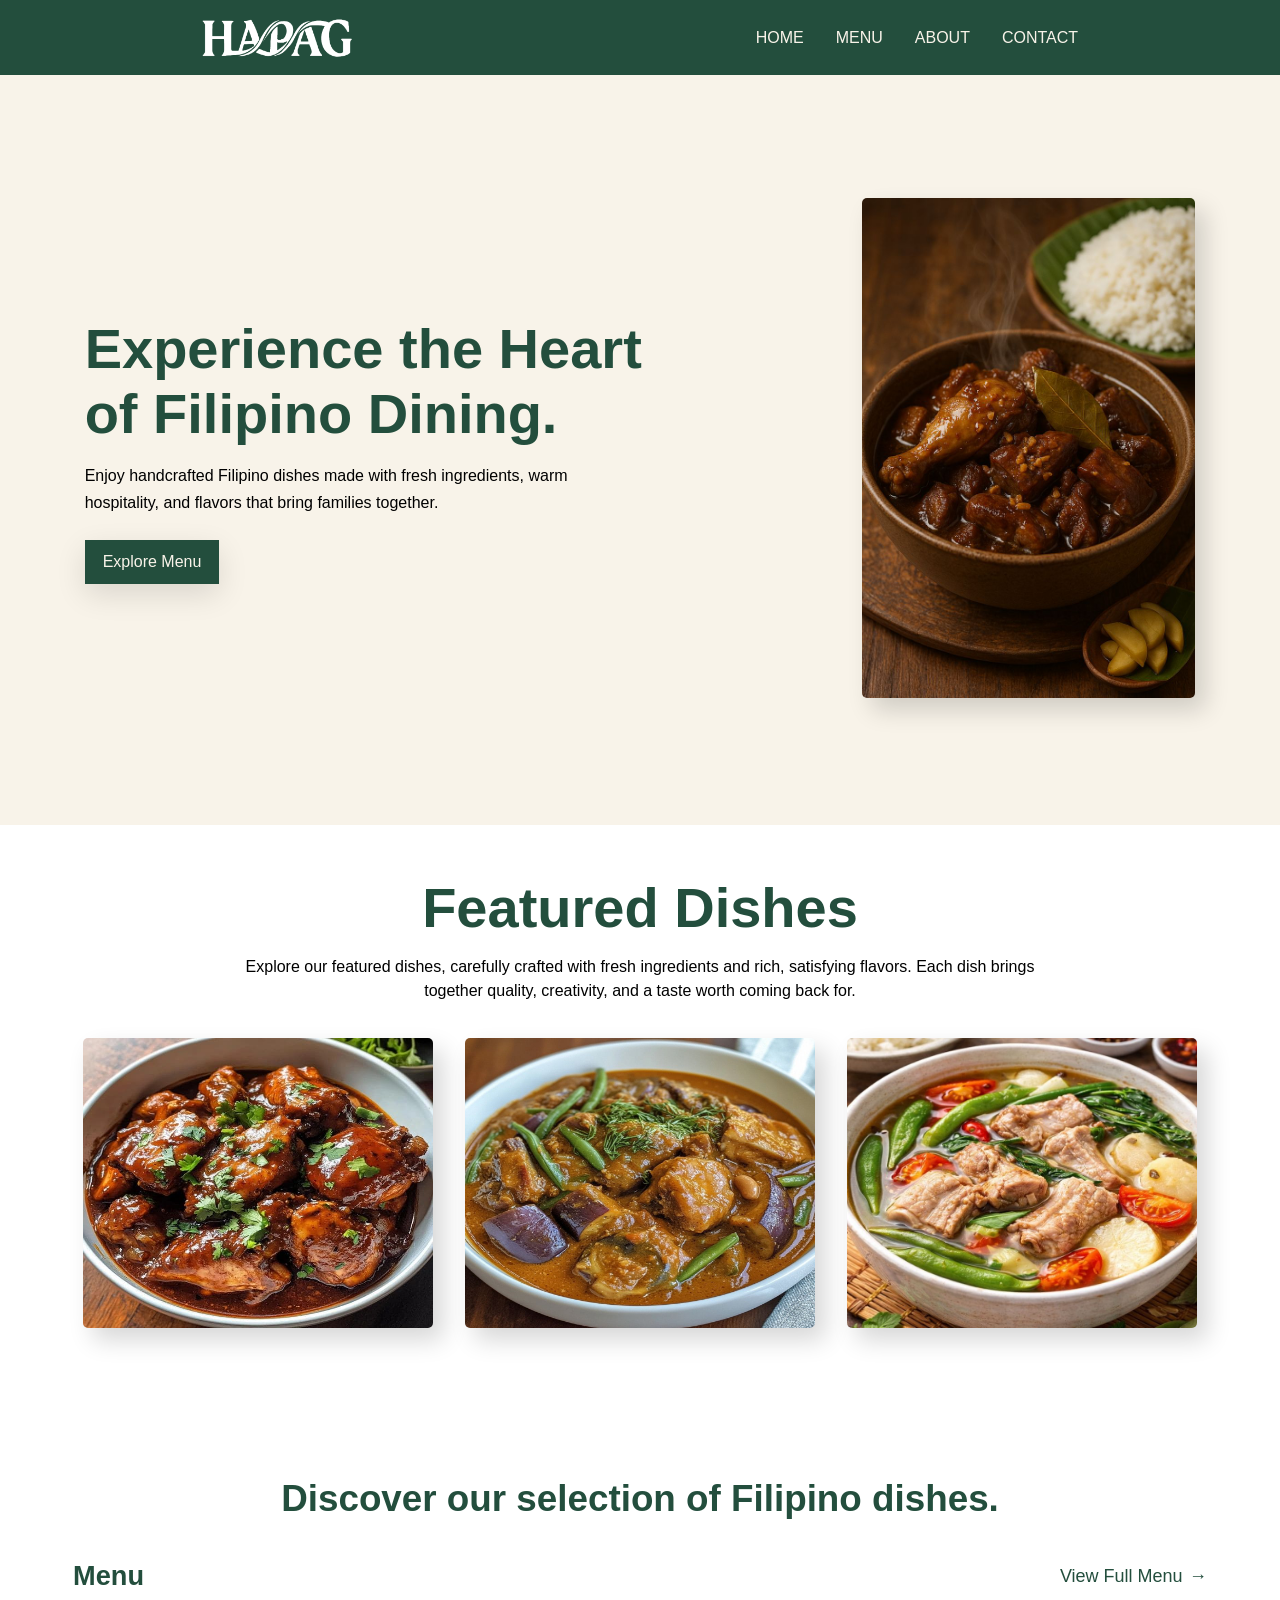
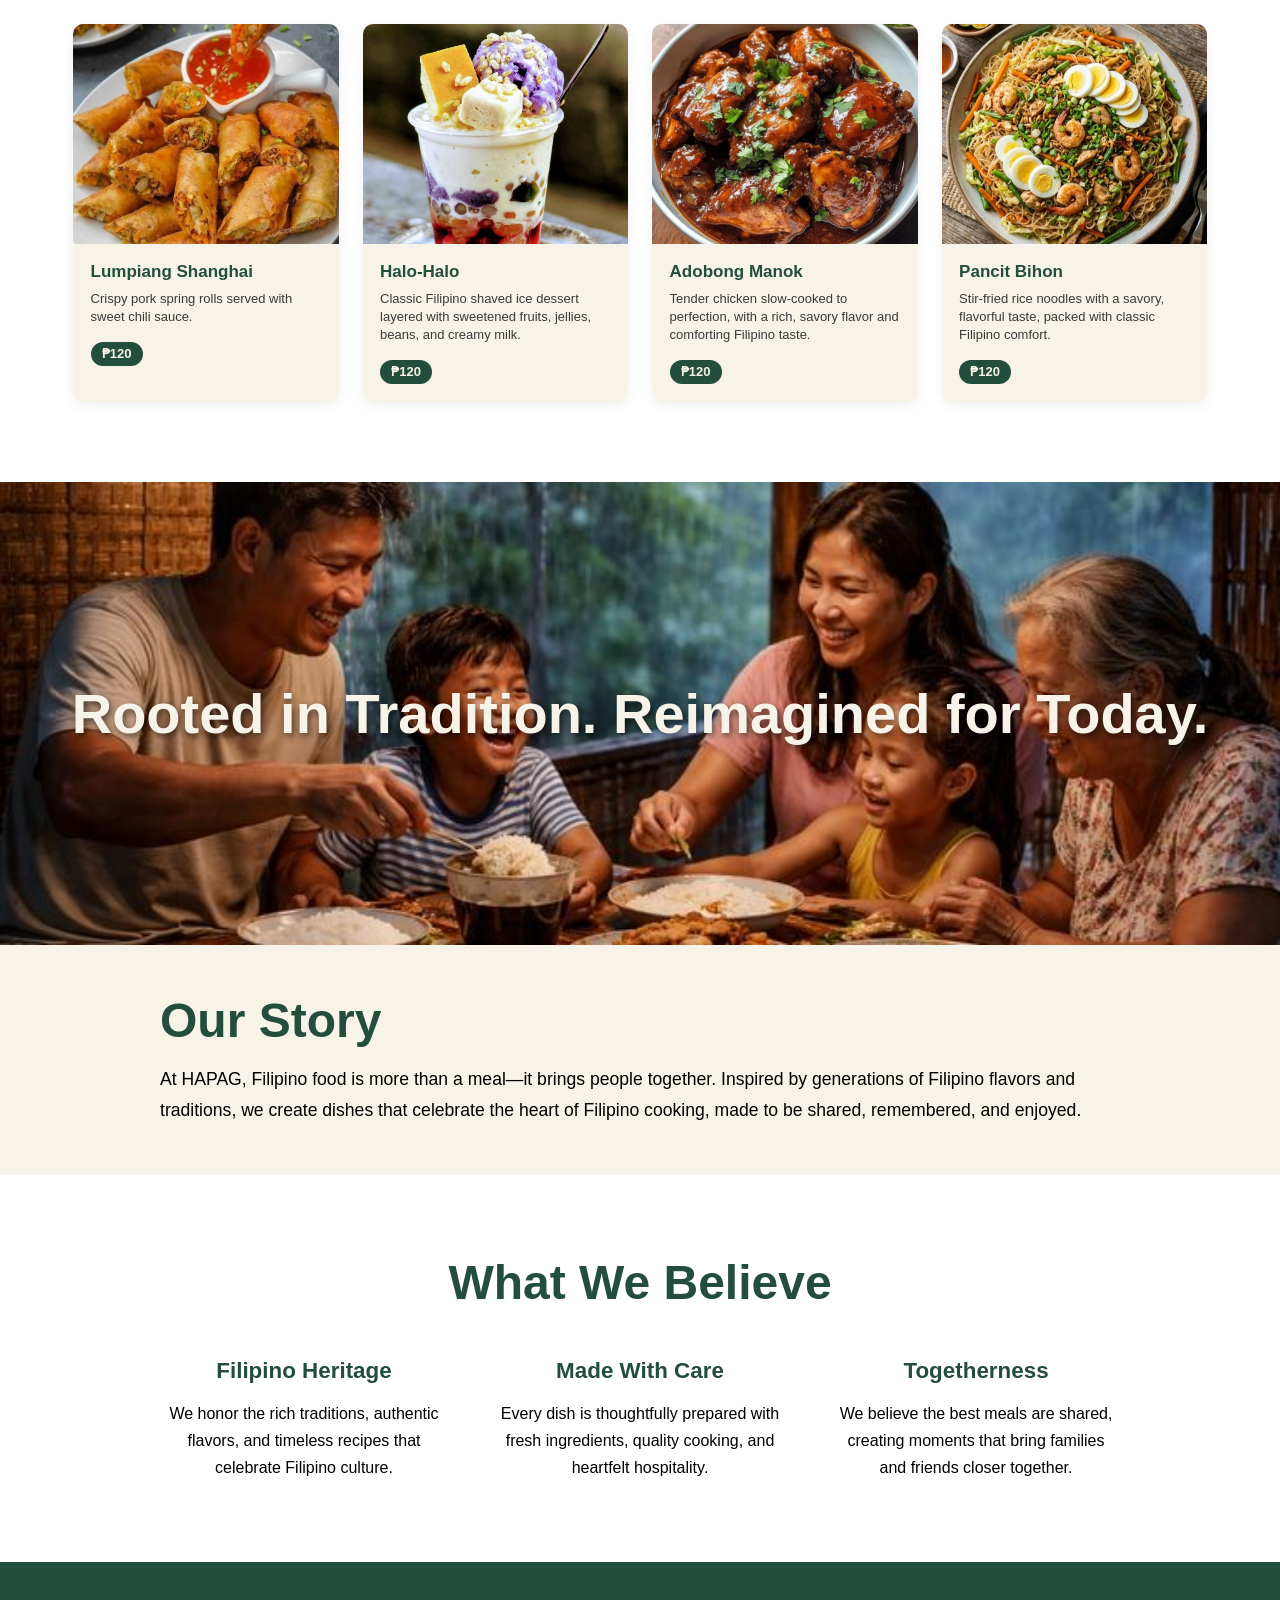
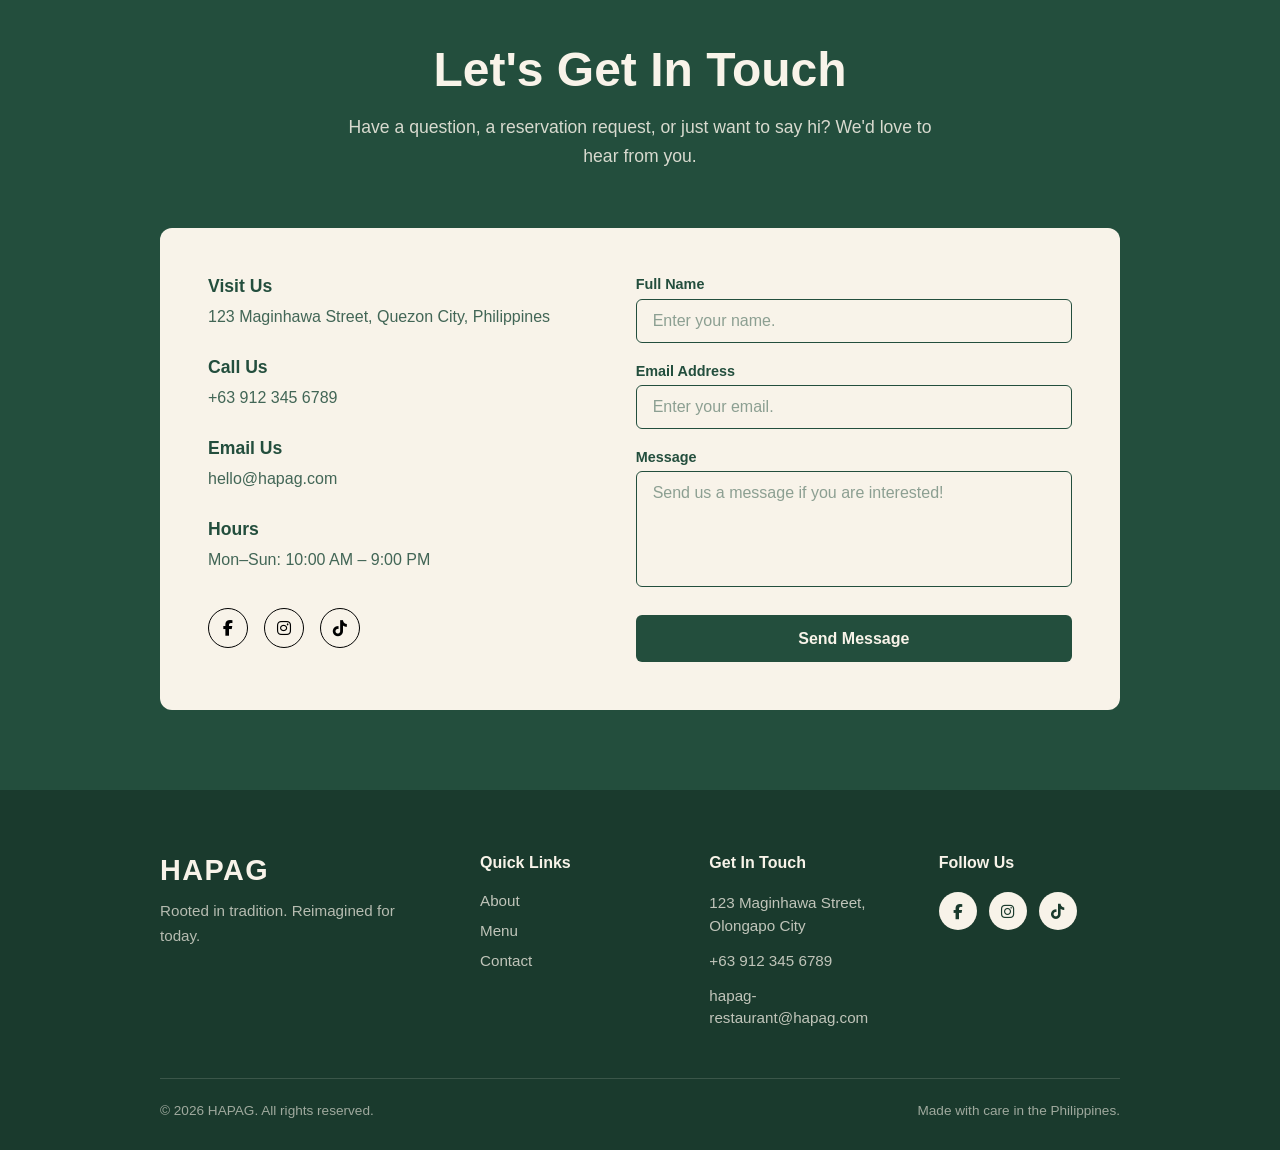
==== commit 0416407d: "Just make a fix in the contact form" ====
--- a/index.html
+++ b/index.html
@@ -264,7 +264,7 @@
                   type="text"
                   id="name"
                   name="name"
-                  placeholder="Juan Dela Cruz"
+                  placeholder="Enter your name."
                 />
               </div>
 
@@ -274,7 +274,7 @@
                   type="email"
                   id="email"
                   name="email"
-                  placeholder="juan@email.com"
+                  placeholder="Enter your email."
                 />
               </div>
 
@@ -284,7 +284,7 @@
                   id="message"
                   name="message"
                   rows="5"
-                  placeholder="Tell us what's on your mind..."
+                  placeholder="Send us a message if you are interested!"
                 ></textarea>
               </div>
 
--- a/css/styles.css
+++ b/css/styles.css
@@ -6,6 +6,7 @@
 }
 html {
   scroll-padding-top: 75px;
+  scroll-behavior: smooth;
 }
 body {
   background-color: white;
@@ -38,8 +39,35 @@
 }
 
 nav ul li a {
+  position: relative;
   color: #f8f3e9;
   text-decoration: none;
+  padding-bottom: 4px;
+  transition: color 0.25s ease;
+}
+
+nav ul li a::after {
+  content: "";
+  position: absolute;
+  left: 0;
+  bottom: 0;
+  width: 0;
+  height: 2px;
+  background-color: #f8f3e9;
+  transition: width 0.3s ease;
+}
+
+nav ul li a:hover {
+  color: #f8f3e9;
+}
+
+nav ul li a:hover::after {
+  width: 100%;
+}
+
+nav ul li a:active {
+  transform: scale(0.96);
+  transition: transform 0.1s ease;
 }
 
 /* Hero Section */
@@ -48,6 +76,7 @@
   display: flex;
   justify-content: space-around;
   height: 90vh;
+  max-height: 750px;
   align-items: center;
   padding: 0 var(--space-lg);
   gap: 3rem;
@@ -102,6 +131,7 @@
 @media (max-width: 1024px) {
   #hero {
     height: calc(100vh - 75px);
+    max-height: 700px;
     padding: 0 var(--space-md);
     gap: 2rem;
   }
@@ -125,6 +155,7 @@
 @media (max-width: 780px) {
   #hero {
     height: calc(100vh - 75px);
+    max-height: 650px;
     padding: 0 var(--space-sm);
     gap: 1.5rem;
   }
@@ -199,6 +230,10 @@
     transition: background-color 0.2s ease;
   }
 
+  nav ul li a::after {
+    display: none;
+  }
+
   nav ul li a:hover,
   nav ul li a:focus,
   nav ul li a.active {
@@ -581,7 +616,7 @@
 
 .about-hero-title {
   position: relative;
-  font-size: 4rem;
+  font-size: 3.5rem;
   text-shadow: 2px 3px 7px rgba(0, 0, 0, 0.6);
   margin: 0;
 }
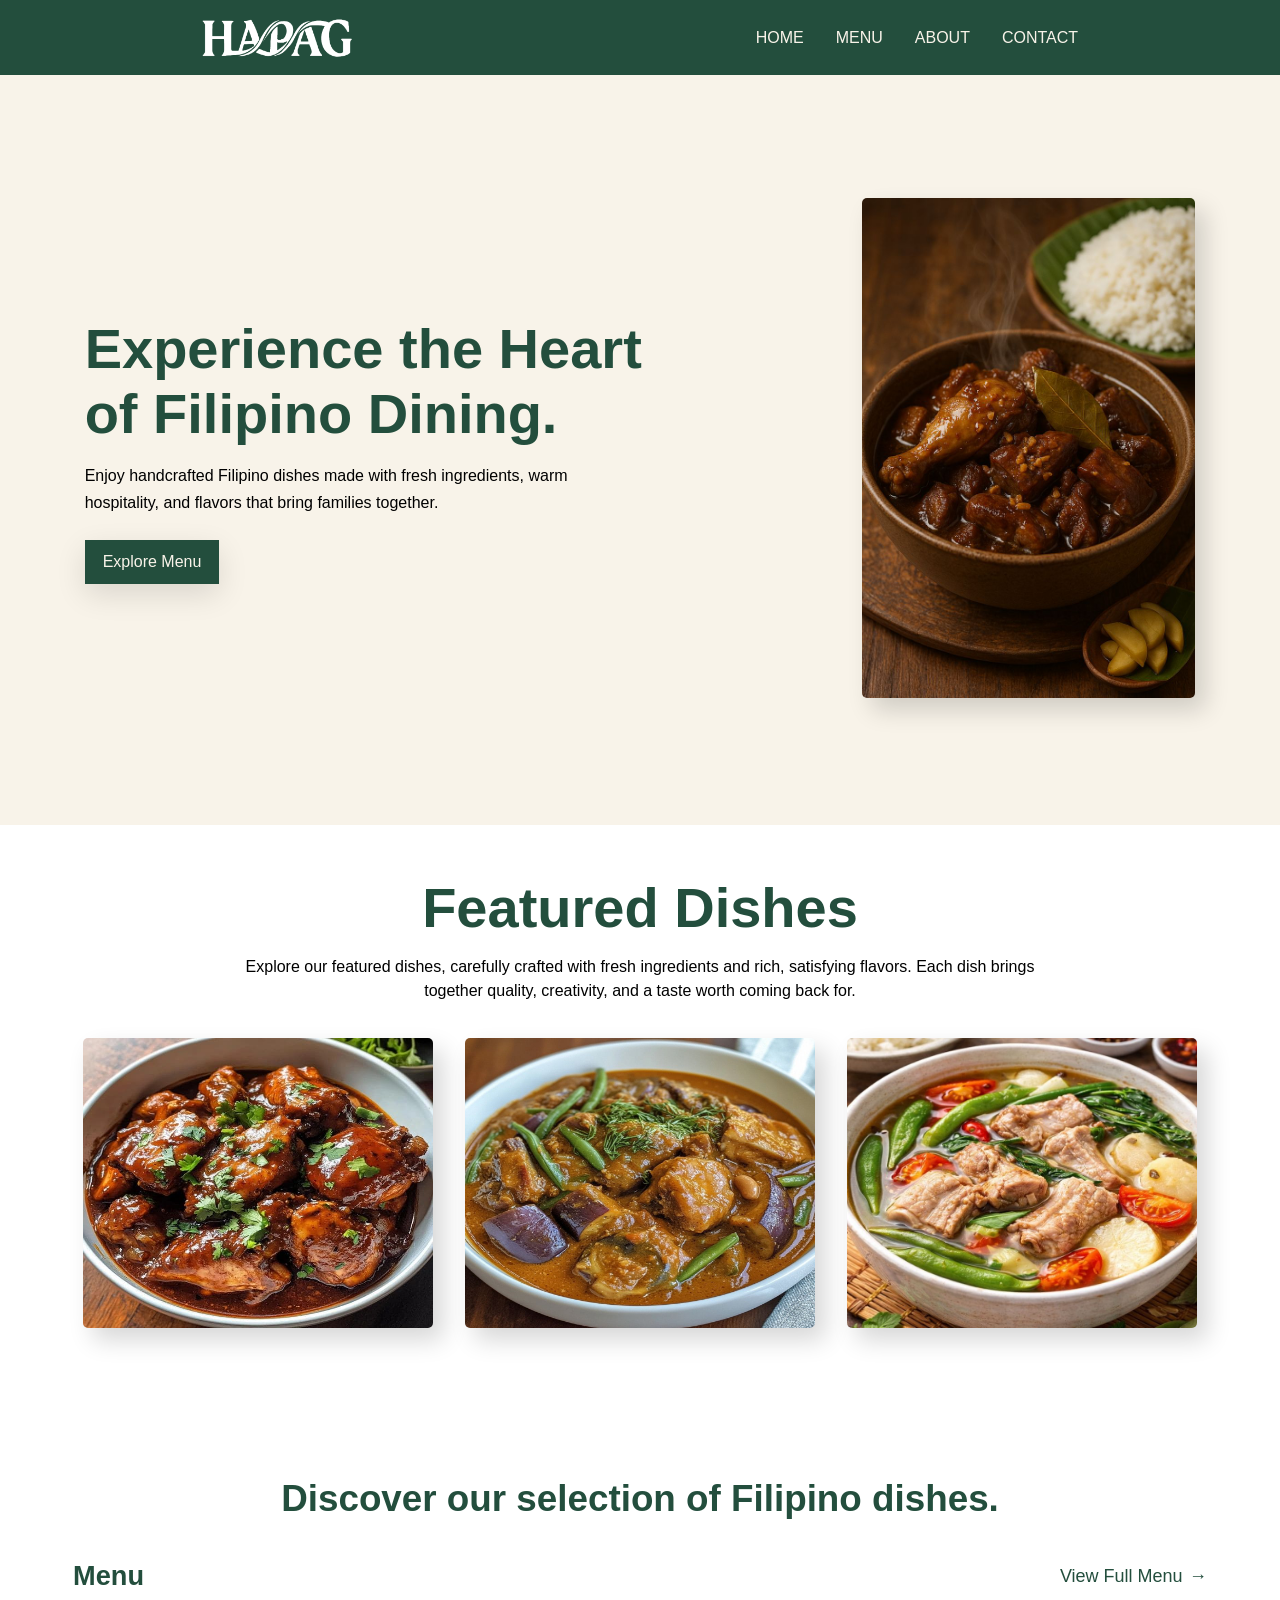
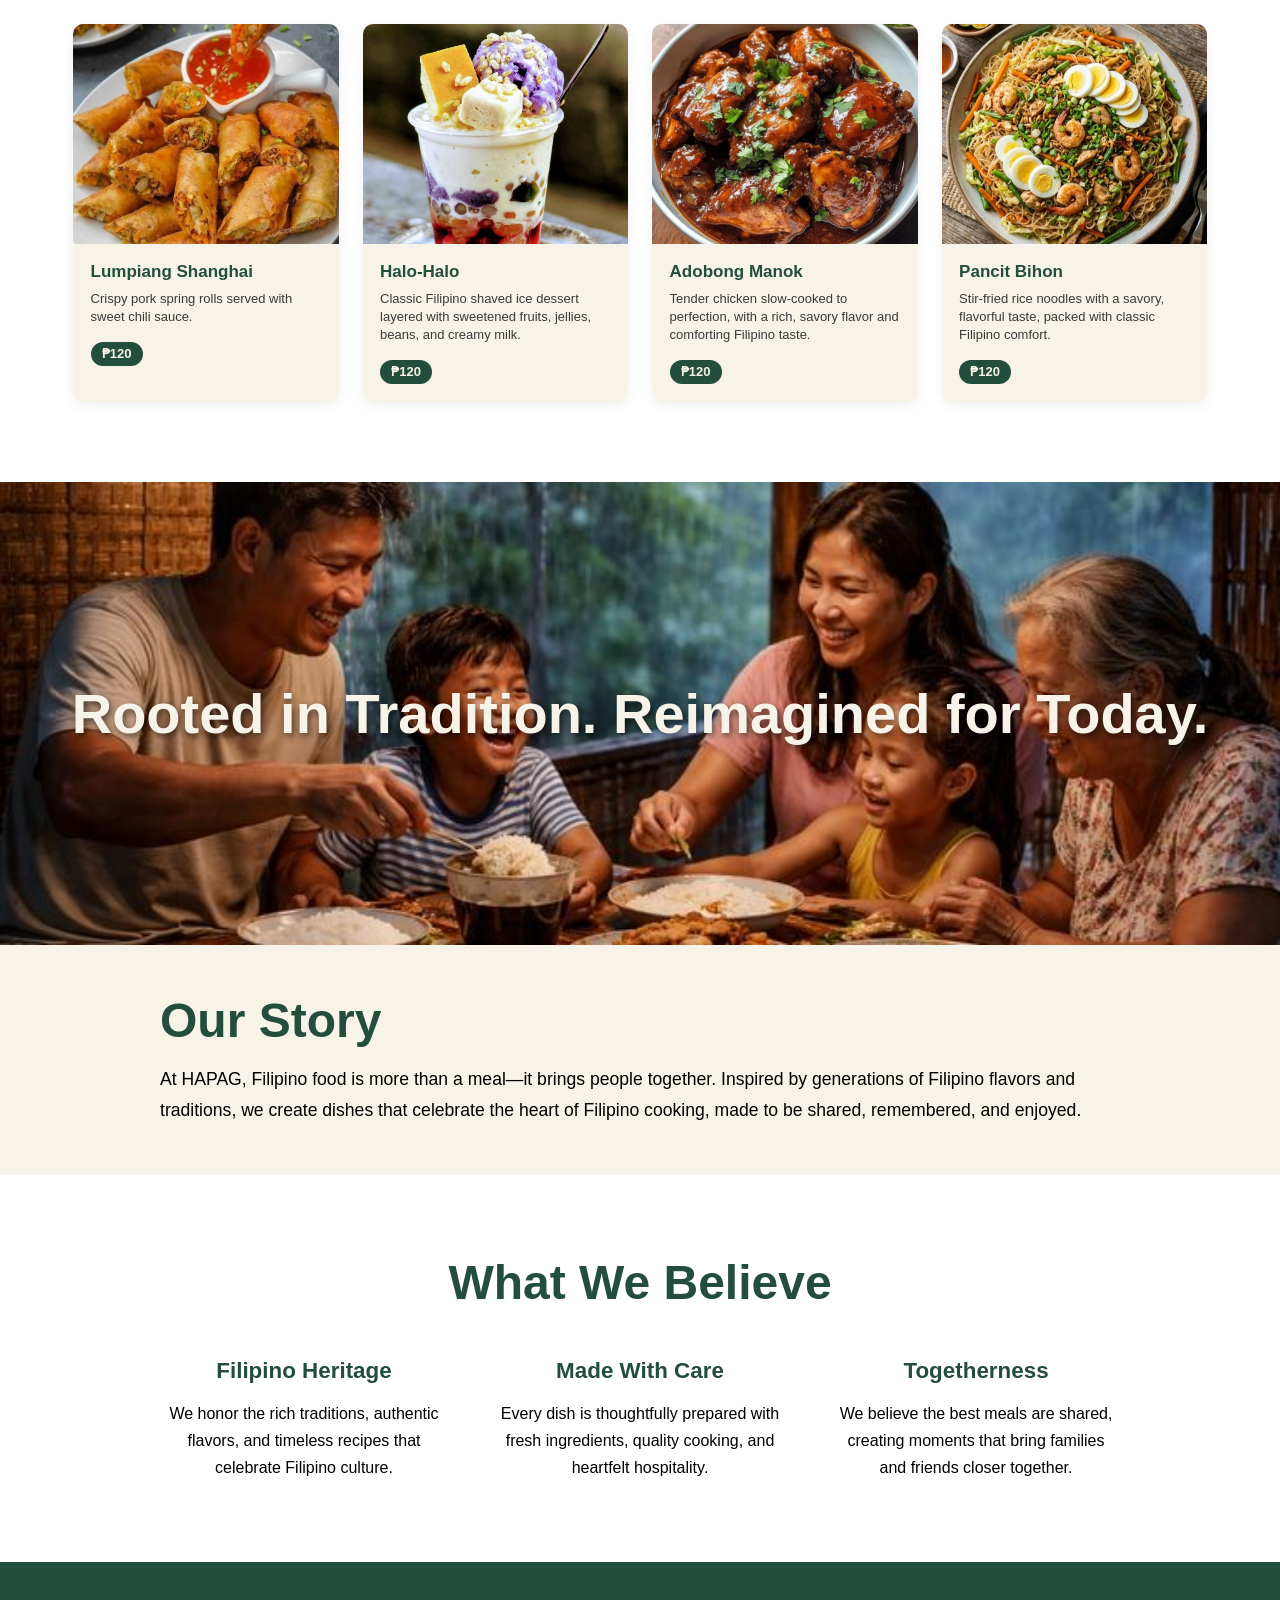
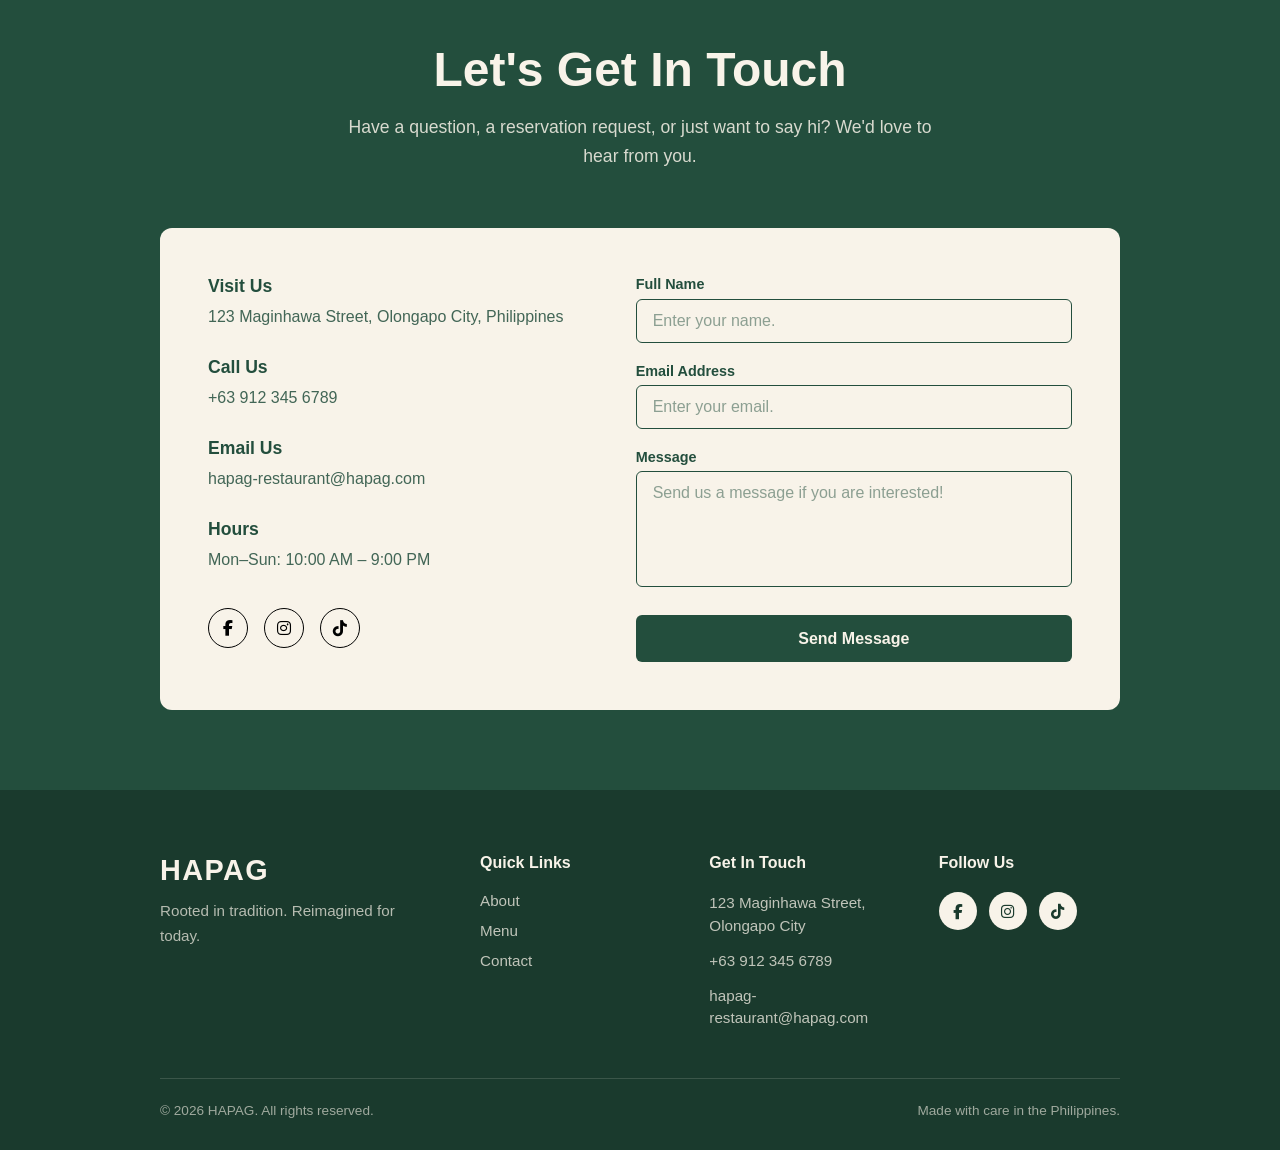
==== commit 36fdbc3d: "Fixes the typo" ====
--- a/index.html
+++ b/index.html
@@ -205,6 +205,7 @@
           </div>
         </div>
       </section>
+
       <!-- Contact Section -->
       <section id="contact">
         <div class="contact-content">
@@ -221,7 +222,7 @@
             <div class="contact-info">
               <div class="contact-info-item">
                 <h3>Visit Us</h3>
-                <p>123 Maginhawa Street, Quezon City, Philippines</p>
+                <p>123 Maginhawa Street, Olongapo City, Philippines</p>
               </div>
 
               <div class="contact-info-item">
@@ -231,7 +232,7 @@
 
               <div class="contact-info-item">
                 <h3>Email Us</h3>
-                <p>hello@hapag.com</p>
+                <p>hapag-restaurant@hapag.com</p>
               </div>
 
               <div class="contact-info-item">
